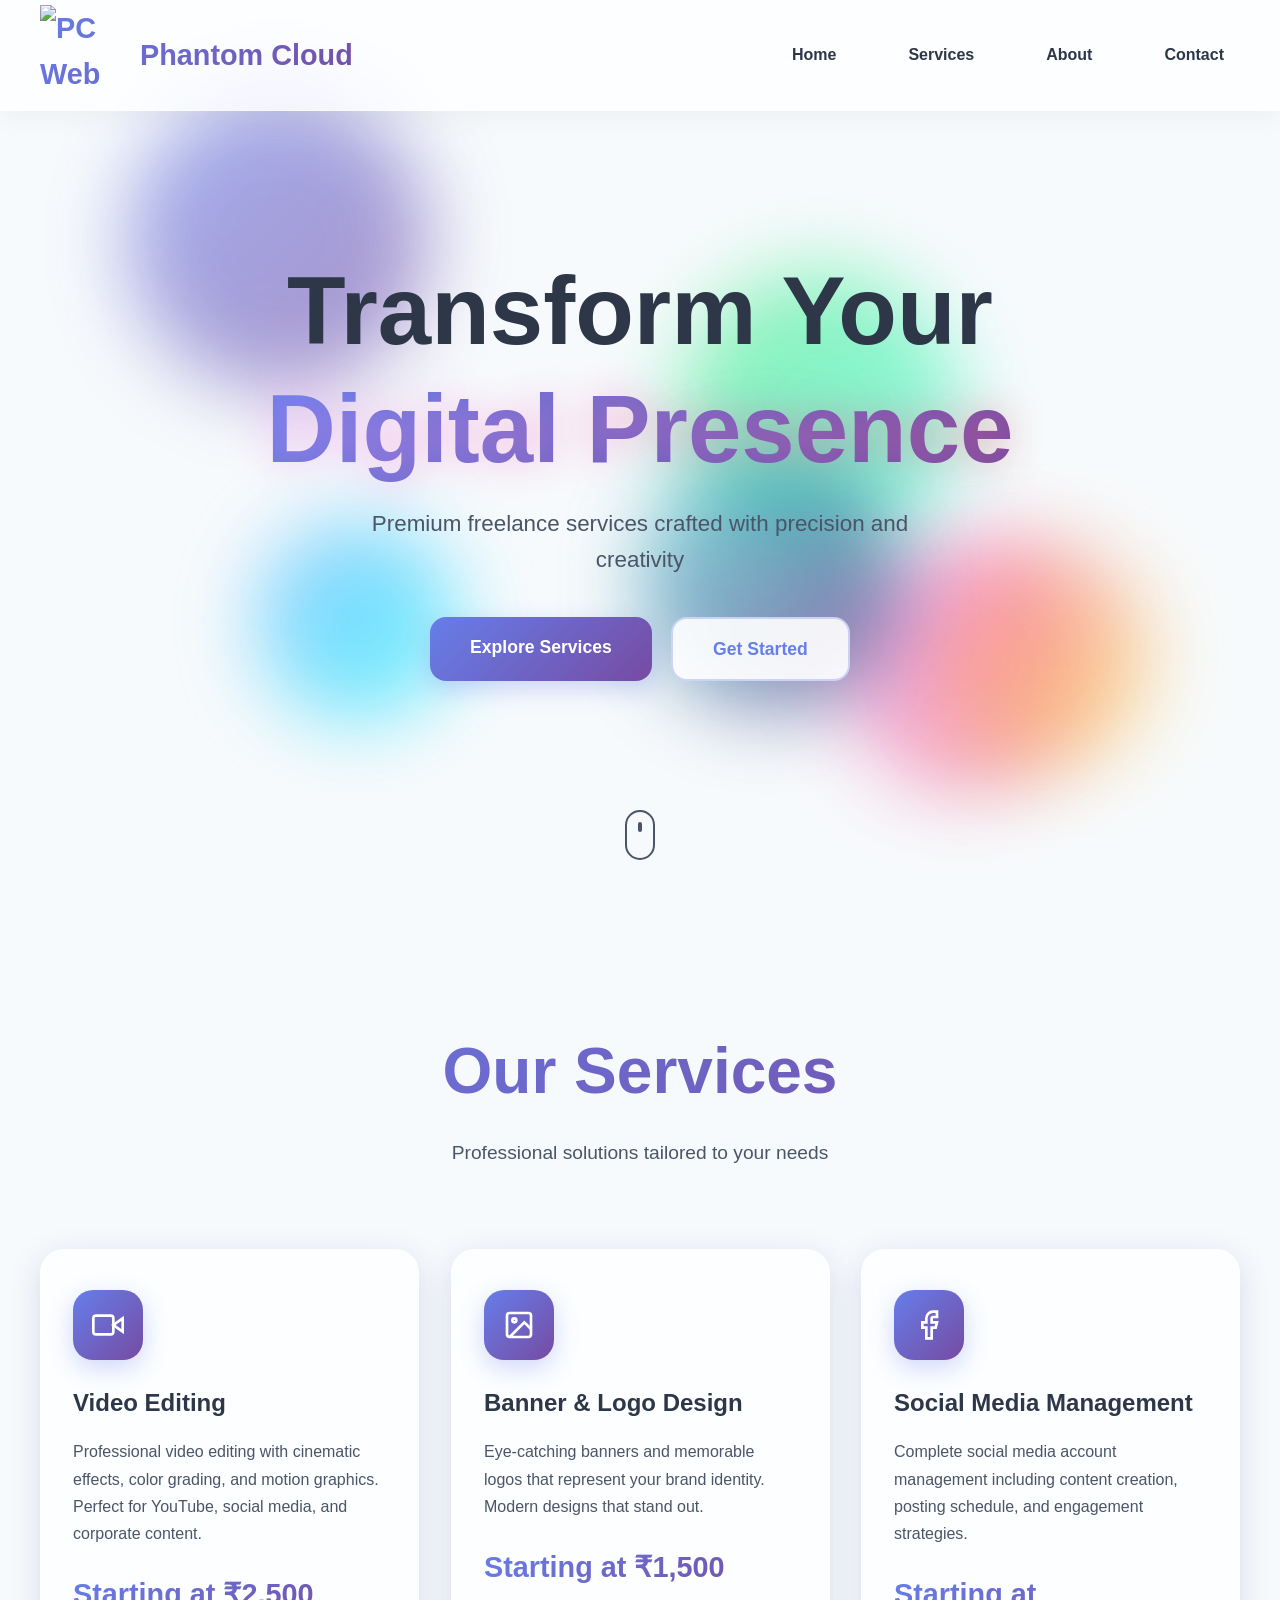
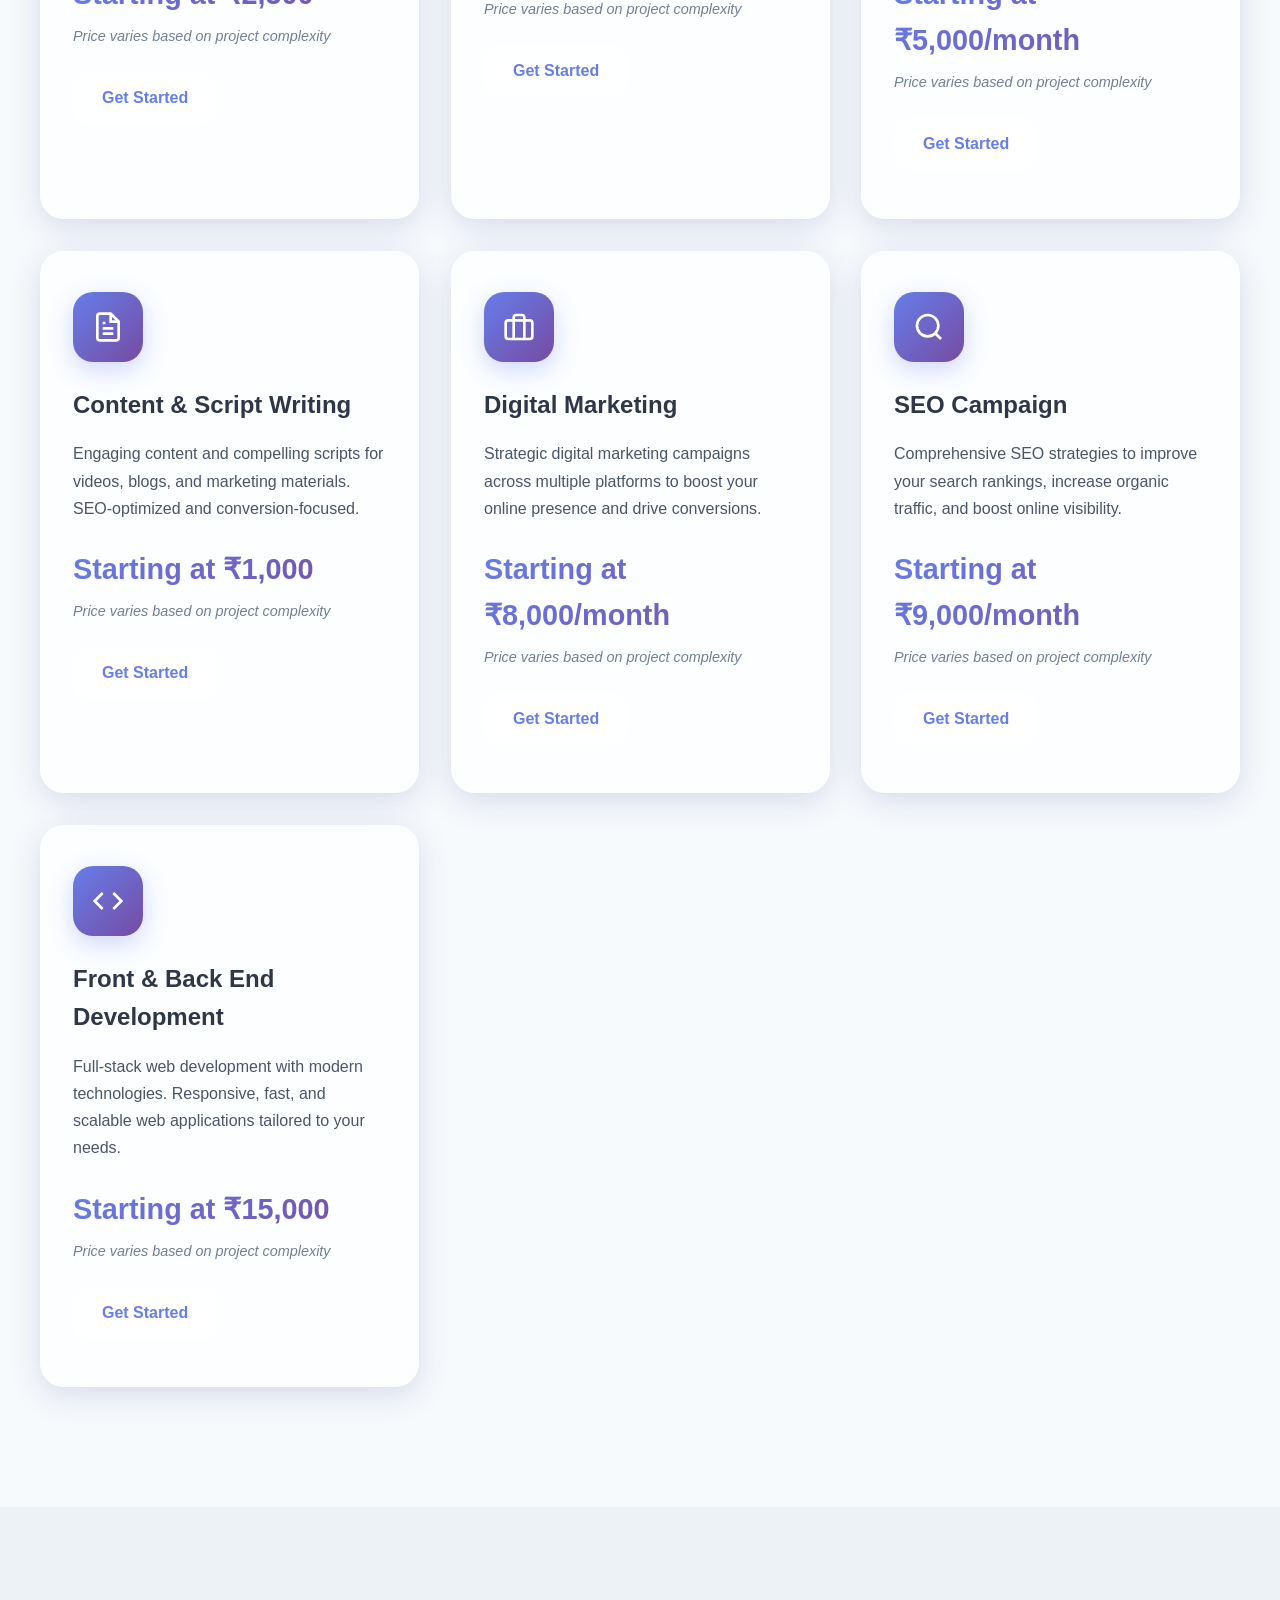
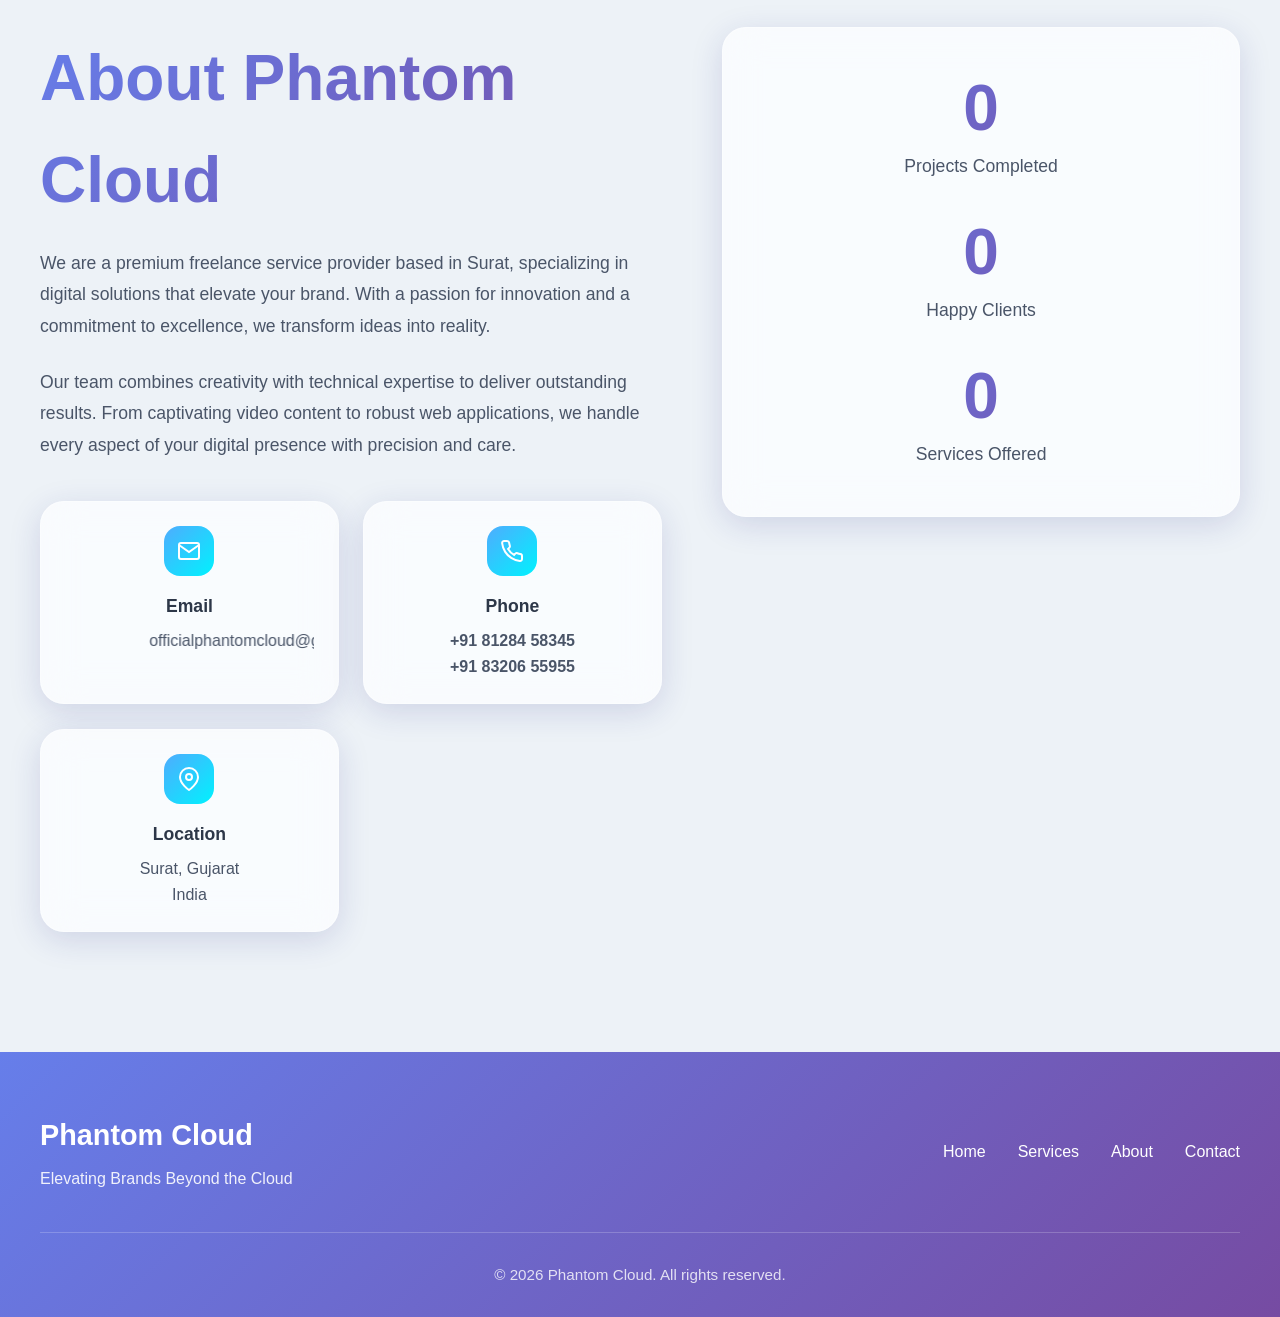
==== index.html @ 4fed949a "feat: integrate Google Sheets database and add deployment configuration" ====
<!DOCTYPE html>
<html lang="en">

<head>
    <meta charset="UTF-8">
    <meta name="viewport" content="width=device-width, initial-scale=1.0">
    <title>Phantom Cloud - Premium Freelance Services</title>
    <link rel="stylesheet" href="style.css">
    <!-- GSAP Library -->
    <script src="https://cdnjs.cloudflare.com/ajax/libs/gsap/3.12.5/gsap.min.js"></script>
    <script src="https://cdnjs.cloudflare.com/ajax/libs/gsap/3.12.5/ScrollTrigger.min.js"></script>
</head>

<body>
    <!-- Navigation Bar -->
    <nav class="navbar" id="navbar">
        <div class="nav-container">
            <div class="logo-container">
                <div class="logo-3d" id="logo3d">
                    <img class="logo-img" src="PC Web logo.png" alt="PC Web Logo">
                    <span class="logo-text">Phantom Cloud
                    </span>
                </div>
            </div>

            <div class="hamburger" id="hamburger">
                <span></span>
                <span></span>
                <span></span>
            </div>

            <ul class="nav-links" id="navLinks">
                <li><a href="#home" class="nav-link magnetic-link">Home</a></li>
                <li><a href="#services" class="nav-link magnetic-link">Services</a></li>
                <li><a href="#about" class="nav-link magnetic-link">About</a></li>
                <li><a href="contact.html" class="nav-link magnetic-link">Contact</a></li>
            </ul>
        </div>
    </nav>

    <!-- Hero Section -->
    <section id="home" class="hero-section">
        <!-- Animated Background -->
        <div class="background-animation">
            <canvas id="liquidCanvas"></canvas>
            <div class="floating-shapes">
                <div class="shape shape-1"></div>
                <div class="shape shape-2"></div>
                <div class="shape shape-3"></div>
                <div class="shape shape-4"></div>
                <div class="shape shape-5"></div>
                <div class="shape shape-6"></div>
            </div>
        </div>

        <div class="hero-content">
            <div class="hero-text">
                <h1 class="hero-title">
                    <span class="title-line">Transform Your</span>
                    <span class="title-line gradient-text">Digital Presence</span>
                </h1>
                <p class="hero-subtitle">Premium freelance services crafted with precision and creativity</p>
                <div class="hero-buttons">
                    <a href="#services" class="btn-primary glass-btn">Explore Services</a>
                    <a href="contact.html" class="btn-secondary glass-btn">Get Started</a>
                </div>
            </div>
        </div>

        <!-- Scroll Indicator -->
        <div class="scroll-indicator">
            <div class="mouse">
                <div class="wheel"></div>
            </div>
        </div>
    </section>

    <!-- Services Section -->
    <section id="services" class="services-section">
        <div class="container">
            <div class="section-header">
                <h2 class="section-title">Our Services</h2>
                <p class="section-subtitle">Professional solutions tailored to your needs</p>
            </div>

            <div class="services-grid">
                <!-- Service Card 1 -->
                <div class="service-card glass-card">
                    <div class="service-icon">
                        <svg viewBox="0 0 24 24" fill="none" stroke="currentColor">
                            <path d="M23 7l-7 5 7 5V7z"></path>
                            <rect x="1" y="5" width="15" height="14" rx="2" ry="2"></rect>
                        </svg>
                    </div>
                    <h3 class="service-title">Video Editing</h3>
                    <p class="service-description">Professional video editing with cinematic effects, color grading, and
                        motion graphics. Perfect for YouTube, social media, and corporate content.</p>
                    <div class="service-price">Starting at ₹2,500</div>
                    <div class="service-note">Price varies based on project complexity</div>
                    <a href="contact.html" class="service-btn glass-btn">Get Started</a>
                </div>

                <!-- Service Card 2 -->
                <div class="service-card glass-card">
                    <div class="service-icon">
                        <svg viewBox="0 0 24 24" fill="none" stroke="currentColor">
                            <rect x="3" y="3" width="18" height="18" rx="2" ry="2"></rect>
                            <circle cx="8.5" cy="8.5" r="1.5"></circle>
                            <polyline points="21 15 16 10 5 21"></polyline>
                        </svg>
                    </div>
                    <h3 class="service-title">Banner & Logo Design</h3>
                    <p class="service-description">Eye-catching banners and memorable logos that represent your brand
                        identity. Modern designs that stand out.</p>
                    <div class="service-price">Starting at ₹1,500</div>
                    <div class="service-note">Price varies based on project complexity</div>
                    <a href="contact.html" class="service-btn glass-btn">Get Started</a>
                </div>

                <!-- Service Card 3 -->
                <div class="service-card glass-card">
                    <div class="service-icon">
                        <svg viewBox="0 0 24 24" fill="none" stroke="currentColor">
                            <path d="M18 2h-3a5 5 0 00-5 5v3H7v4h3v8h4v-8h3l1-4h-4V7a1 1 0 011-1h3z"></path>
                        </svg>
                    </div>
                    <h3 class="service-title">Social Media Management</h3>
                    <p class="service-description">Complete social media account management including content creation,
                        posting schedule, and engagement strategies.</p>
                    <div class="service-price">Starting at ₹5,000/month</div>
                    <div class="service-note">Price varies based on project complexity</div>
                    <a href="contact.html" class="service-btn glass-btn">Get Started</a>
                </div>

                <!-- Service Card 4 -->
                <div class="service-card glass-card">
                    <div class="service-icon">
                        <svg viewBox="0 0 24 24" fill="none" stroke="currentColor">
                            <path d="M14 2H6a2 2 0 00-2 2v16a2 2 0 002 2h12a2 2 0 002-2V8z"></path>
                            <polyline points="14 2 14 8 20 8"></polyline>
                            <line x1="16" y1="13" x2="8" y2="13"></line>
                            <line x1="16" y1="17" x2="8" y2="17"></line>
                            <polyline points="10 9 9 9 8 9"></polyline>
                        </svg>
                    </div>
                    <h3 class="service-title">Content & Script Writing</h3>
                    <p class="service-description">Engaging content and compelling scripts for videos, blogs, and
                        marketing materials. SEO-optimized and conversion-focused.</p>
                    <div class="service-price">Starting at ₹1,000</div>
                    <div class="service-note">Price varies based on project complexity</div>
                    <a href="contact.html" class="service-btn glass-btn">Get Started</a>
                </div>

                <!-- Service Card 5 -->
                <div class="service-card glass-card">
                    <div class="service-icon">
                        <svg viewBox="0 0 24 24" fill="none" stroke="currentColor">
                            <rect x="2" y="7" width="20" height="14" rx="2" ry="2"></rect>
                            <path d="M16 21V5a2 2 0 00-2-2h-4a2 2 0 00-2 2v16"></path>
                        </svg>
                    </div>
                    <h3 class="service-title">Digital Marketing</h3>
                    <p class="service-description">Strategic digital marketing campaigns across multiple platforms to
                        boost your online presence and drive conversions.</p>
                    <div class="service-price">Starting at ₹8,000/month</div>
                    <div class="service-note">Price varies based on project complexity</div>
                    <a href="contact.html" class="service-btn glass-btn">Get Started</a>
                </div>

                <!-- Service Card 6 -->
                <div class="service-card glass-card">
                    <div class="service-icon">
                        <svg viewBox="0 0 24 24" fill="none" stroke="currentColor">
                            <circle cx="11" cy="11" r="8"></circle>
                            <path d="M21 21l-4.35-4.35"></path>
                        </svg>
                    </div>
                    <h3 class="service-title">SEO Campaign</h3>
                    <p class="service-description">Comprehensive SEO strategies to improve your search rankings,
                        increase organic traffic, and boost online visibility.</p>
                    <div class="service-price">Starting at ₹9,000/month</div>
                    <div class="service-note">Price varies based on project complexity</div>
                    <a href="contact.html" class="service-btn glass-btn">Get Started</a>
                </div>

                <!-- Service Card 7 -->
                <div class="service-card glass-card">
                    <div class="service-icon">
                        <svg viewBox="0 0 24 24" fill="none" stroke="currentColor">
                            <polyline points="16 18 22 12 16 6"></polyline>
                            <polyline points="8 6 2 12 8 18"></polyline>
                        </svg>
                    </div>
                    <h3 class="service-title">Front & Back End Development</h3>
                    <p class="service-description">Full-stack web development with modern technologies. Responsive,
                        fast, and scalable web applications tailored to your needs.</p>
                    <div class="service-price">Starting at ₹15,000</div>
                    <div class="service-note">Price varies based on project complexity</div>
                    <a href="contact.html" class="service-btn glass-btn">Get Started</a>
                </div>
            </div>
        </div>
    </section>

    <!-- About Section -->
    <section id="about" class="about-section">
        <div class="container">
            <div class="about-content">
                <div class="about-text">
                    <h2 class="section-title">About Phantom Cloud</h2>
                    <p class="about-description">
                        We are a premium freelance service provider based in Surat, specializing in digital solutions
                        that elevate your brand. With a passion for innovation and a commitment to excellence, we
                        transform ideas into reality.
                    </p>
                    <p class="about-description">
                        Our team combines creativity with technical expertise to deliver outstanding results. From
                        captivating video content to robust web applications, we handle every aspect of your digital
                        presence with precision and care.
                    </p>

                    <div class="contact-info-cards">
                        <div class="info-card glass-card">
                            <div class="info-icon">
                                <svg viewBox="0 0 24 24" fill="none" stroke="currentColor">
                                    <path
                                        d="M4 4h16c1.1 0 2 .9 2 2v12c0 1.1-.9 2-2 2H4c-1.1 0-2-.9-2-2V6c0-1.1.9-2 2-2z">
                                    </path>
                                    <polyline points="22,6 12,13 2,6"></polyline>
                                </svg>
                            </div>
                            <h4>Email</h4>
                            <marquee direction="side">
                                <a id="mail-set"
                                    href="mailto:officialphantomcloud@gmail.com">officialphantomcloud@gmail.com</a>
                            </marquee>
                        </div>

                        <div class="info-card glass-card">
                            <div class="info-icon">
                                <svg viewBox="0 0 24 24" fill="none" stroke="currentColor">
                                    <path
                                        d="M22 16.92v3a2 2 0 01-2.18 2 19.79 19.79 0 01-8.63-3.07 19.5 19.5 0 01-6-6 19.79 19.79 0 01-3.07-8.67A2 2 0 014.11 2h3a2 2 0 012 1.72 12.84 12.84 0 00.7 2.81 2 2 0 01-.45 2.11L8.09 9.91a16 16 0 006 6l1.27-1.27a2 2 0 012.11-.45 12.84 12.84 0 002.81.7A2 2 0 0122 16.92z">
                                    </path>
                                </svg>
                            </div>
                            <h4>Phone</h4>
                            <a href="tel:+918128458345"><strong>+91 81284 58345</strong></a><br>
                            <a href="tel:+918320655955"><strong>+91 83206 55955</strong></a>
                        </div>

                        <div class="info-card glass-card">
                            <div class="info-icon">
                                <svg viewBox="0 0 24 24" fill="none" stroke="currentColor">
                                    <path d="M21 10c0 7-9 13-9 13s-9-6-9-13a9 9 0 0118 0z"></path>
                                    <circle cx="12" cy="10" r="3"></circle>
                                </svg>
                            </div>
                            <h4>Location</h4>
                            <p>Surat, Gujarat</p>
                            <p>India</p>
                        </div>
                    </div>
                </div>

                <div class="about-visual">
                    <div class="visual-card glass-card">
                        <div class="stats-container">
                            <div class="stat-item">
                                <span class="stat-number" data-target="35">0</span>
                                <span class="stat-label">Projects Completed</span>
                            </div>
                            <div class="stat-item">
                                <span class="stat-number" data-target="30">0</span>
                                <span class="stat-label">Happy Clients</span>
                            </div>
                            <div class="stat-item">
                                <span class="stat-number" data-target="7">0</span>
                                <span class="stat-label">Services Offered</span>
                            </div>
                        </div>
                    </div>
                </div>
            </div>
        </div>
    </section>

    <!-- Footer -->
    <footer class="footer">
        <div class="container">
            <div class="footer-content">
                <div class="footer-brand">
                    <h3>Phantom Cloud</h3>
                    <p>Elevating Brands Beyond the Cloud</p>
                </div>
                <div class="footer-links">
                    <a href="#home">Home</a>
                    <a href="#services">Services</a>
                    <a href="#about">About</a>
                    <a href="contact.html">Contact</a>
                </div>
            </div>
            <div class="footer-bottom">
                <p>&copy; 2026 Phantom Cloud. All rights reserved.</p>
            </div>
        </div>
    </footer>

    <script src="script.js"></script>
</body>

</html>
---- style.css ----
/* ================================
   RESET & BASE STYLES
   ================================ */
* {
    margin: 0;
    padding: 0;
    box-sizing: border-box;
}

:root {
    /* iOS-inspired Color Palette */
    --primary-gradient: linear-gradient(135deg, #667eea 0%, #764ba2 100%);
    --secondary-gradient: linear-gradient(135deg, #f093fb 0%, #f5576c 100%);
    --accent-gradient: linear-gradient(135deg, #4facfe 0%, #00f2fe 100%);
    --success-gradient: linear-gradient(135deg, #43e97b 0%, #38f9d7 100%);
    --warm-gradient: linear-gradient(135deg, #fa709a 0%, #fee140 100%);
    --cool-gradient: linear-gradient(135deg, #30cfd0 0%, #330867 100%);
    
    /* Glass Effect Colors */
    --glass-bg: rgba(255, 255, 255, 0.1);
    --glass-border: rgba(255, 255, 255, 0.2);
    --glass-shadow: rgba(31, 38, 135, 0.15);
    
    /* Text Colors */
    --text-primary: #2d3748;
    --text-secondary: #4a5568;
    --text-light: #718096;
    
    /* Background */
    --bg-primary: #f7fafc;
    --bg-secondary: #edf2f7;
    
    /* Shadows */
    --shadow-sm: 0 2px 8px rgba(0, 0, 0, 0.04);
    --shadow-md: 0 4px 16px rgba(0, 0, 0, 0.08);
    --shadow-lg: 0 10px 40px rgba(0, 0, 0, 0.12);
    --shadow-xl: 0 20px 60px rgba(0, 0, 0, 0.15);
    
    /* Transitions */
    --transition-fast: 0.2s cubic-bezier(0.4, 0, 0.2, 1);
    --transition-base: 0.3s cubic-bezier(0.4, 0, 0.2, 1);
    --transition-slow: 0.5s cubic-bezier(0.4, 0, 0.2, 1);
    --transition-bounce: 0.6s cubic-bezier(0.68, -0.55, 0.265, 1.55);
}

html {
    scroll-behavior: smooth;
    overflow-x: hidden;
}

body {
    font-family: -apple-system, BlinkMacSystemFont, 'Segoe UI', Roboto, 'Helvetica Neue', Arial, sans-serif;
    background: var(--bg-primary);
    color: var(--text-primary);
    line-height: 1.6;
    overflow-x: hidden;
    -webkit-font-smoothing: antialiased;
    -moz-osx-font-smoothing: grayscale;
}

/* ================================
   GLASS MORPHISM EFFECTS
   ================================ */
.glass-card {
    background: rgba(255, 255, 255, 0.7);
    backdrop-filter: blur(20px) saturate(180%);
    -webkit-backdrop-filter: blur(20px) saturate(180%);
    border: 1px solid rgba(255, 255, 255, 0.3);
    border-radius: 24px;
    box-shadow: 0 8px 32px rgba(31, 38, 135, 0.15);
    will-change: transform;
    transform: translateZ(0);
    transition: box-shadow var(--transition-base), border-color var(--transition-base), background var(--transition-base);
}

.glass-card:hover {
    box-shadow: 0 16px 48px rgba(31, 38, 135, 0.25);
    border-color: rgba(255, 255, 255, 0.5);
}

.glass-btn {
    background: rgba(255, 255, 255, 0.2);
    backdrop-filter: blur(10px);
    -webkit-backdrop-filter: blur(10px);
    border: 1px solid rgba(255, 255, 255, 0.3);
    border-radius: 16px;
    padding: 14px 32px;
    font-weight: 600;
    transition: box-shadow var(--transition-base), border-color var(--transition-base), background var(--transition-base);
    position: relative;
    overflow: hidden;
}

.glass-btn::before {
    content: '';
    position: absolute;
    top: 0;
    left: -100%;
    width: 100%;
    height: 100%;
    background: linear-gradient(90deg, transparent, rgba(255, 255, 255, 0.3), transparent);
    transition: left 0.5s;
}

.glass-btn:hover::before {
    left: 100%;
}

.glass-btn:hover {
    box-shadow: 0 8px 24px rgba(31, 38, 135, 0.2);
    border-color: rgba(255, 255, 255, 0.5);
}

.glass-input {
    background: rgba(255, 255, 255, 0.5);
    backdrop-filter: blur(10px);
    -webkit-backdrop-filter: blur(10px);
    border: 1px solid rgba(255, 255, 255, 0.3);
    border-radius: 16px;
    transition: all var(--transition-base);
}

.glass-input:focus {
    background: rgba(255, 255, 255, 0.7);
    border-color: rgba(102, 126, 234, 0.5);
    box-shadow: 0 4px 16px rgba(102, 126, 234, 0.2);
    outline: none;
}

/* ================================
   NAVIGATION BAR
   ================================ */
.navbar {
    position: fixed;
    top: 0;
    left: 0;
    right: 0;
    z-index: 1000;
    padding: 5px 0;
    background: rgba(255, 255, 255, 0.8);
    backdrop-filter: blur(20px) saturate(180%);
    -webkit-backdrop-filter: blur(20px) saturate(180%);
    border-bottom: 1px solid rgba(255, 255, 255, 0.3);
    box-shadow: 0 4px 30px rgba(0, 0, 0, 0.05);
    transition: padding var(--transition-base), background var(--transition-base), box-shadow var(--transition-base);
}

.navbar.scrolled {
    padding: 12px 0;
    background: rgba(255, 255, 255, 0.95);
    box-shadow: 0 4px 30px rgba(0, 0, 0, 0.1);
}

.nav-container {
    max-width: 1400px;
    margin: 0 auto;
    padding: 0 40px;
    display: flex;
    justify-content: space-between;
    align-items: center;
}

.logo-container {
    perspective: 1000px;
}

.logo-img {
    width: 100px;
    height: 100px;
    vertical-align: middle;
}

.logo-3d {
    display: inline-flex;
    justify-content: center;
    align-items: center;
    font-size: 1.8rem;
    font-weight:800;
    background: var(--primary-gradient);
    -webkit-background-clip: text;
    -webkit-text-fill-color: transparent;
    background-clip: text;
    transform-style: preserve-3d;
    will-change: transform;
    cursor: pointer;
    position: relative;
}

.logo-3d::after {
    content: 'Phantom Cloud';
    position: absolute;
    top: 0;
    left: 0;
    z-index: -1;
    background: var(--secondary-gradient);
    -webkit-background-clip: text;
    -webkit-text-fill-color: transparent;
    background-clip: text;
    filter: blur(8px);
    opacity: 0;
    transition: opacity var(--transition-base);
}

.logo-3d:hover::after {
    opacity: 0.6;
}

.nav-links {
    display: flex;
    list-style: none;
    gap: 40px;
    align-items: center;
}

.nav-link {
    text-decoration: none;
    color: var(--text-primary);
    font-weight: 600;
    font-size: 1rem;
    position: relative;
    padding: 8px 16px;
    border-radius: 12px;
    transition: color var(--transition-fast), background var(--transition-fast);
}

.nav-link::before {
    content: '';
    position: absolute;
    bottom: 0;
    left: 50%;
    transform: translateX(-50%) scaleX(0);
    width: 80%;
    height: 2px;
    background: var(--primary-gradient);
    border-radius: 2px;
    transition: transform var(--transition-base);
}

.nav-link:hover {
    color: #667eea;
    background: rgba(102, 126, 234, 0.1);
}

.nav-link:hover::before {
    transform: translateX(-50%) scaleX(1);
}

/* Hamburger Menu */
.hamburger {
    display: none;
    flex-direction: column;
    gap: 6px;
    cursor: pointer;
    padding: 8px;
    border-radius: 12px;
    transition: all var(--transition-base);
}

.hamburger:hover {
    background: rgba(102, 126, 234, 0.1);
}

.hamburger span {
    width: 28px;
    height: 3px;
    background: var(--primary-gradient);
    border-radius: 3px;
    transition: all var(--transition-base);
}

.hamburger.active span:nth-child(1) {
    transform: rotate(45deg) translateY(9px);
}

.hamburger.active span:nth-child(2) {
    opacity: 0;
    transform: translateX(-20px);
}

.hamburger.active span:nth-child(3) {
    transform: rotate(-45deg) translateY(-9px);
}

/* ================================
   HERO SECTION
   ================================ */
.hero-section {
    min-height: 100vh;
    display: flex;
    align-items: center;
    justify-content: center;
    position: relative;
    overflow: hidden;
    padding: 120px 40px 80px;
}

.background-animation {
    position: absolute;
    top: 0;
    left: 0;
    width: 100%;
    height: 100%;
    z-index: 0;
    overflow: hidden;
}

#liquidCanvas {
    position: absolute;
    top: 0;
    left: 0;
    width: 100%;
    height: 100%;
}

.floating-shapes {
    position: absolute;
    top: 0;
    left: 0;
    width: 100%;
    height: 100%;
    pointer-events: none;
    will-change: transform;
    transform: translateZ(0);
}

.shape {
    position: absolute;
    border-radius: 50%;
    filter: blur(40px);
    opacity: 0.6;
    animation: float 20s infinite ease-in-out;
    will-change: transform;
    transform: translateZ(0);
    backface-visibility: hidden;
}

.shape-1 {
    width: 300px;
    height: 300px;
    background: linear-gradient(135deg, #667eea, #764ba2);
    top: 10%;
    left: 10%;
    animation-delay: 0s;
}

.shape-2 {
    width: 250px;
    height: 250px;
    background: linear-gradient(135deg, #f093fb, #f5576c);
    top: 60%;
    right: 15%;
    animation-delay: -5s;
}

.shape-3 {
    width: 200px;
    height: 200px;
    background: linear-gradient(135deg, #4facfe, #00f2fe);
    bottom: 20%;
    left: 20%;
    animation-delay: -10s;
}

.shape-4 {
    width: 280px;
    height: 280px;
    background: linear-gradient(135deg, #43e97b, #38f9d7);
    top: 30%;
    right: 25%;
    animation-delay: -15s;
}

.shape-5 {
    width: 220px;
    height: 220px;
    background: linear-gradient(135deg, #fa709a, #fee140);
    bottom: 15%;
    right: 10%;
    animation-delay: -7s;
}

.shape-6 {
    width: 260px;
    height: 260px;
    background: linear-gradient(135deg, #30cfd0, #330867);
    top: 50%;
    left: 50%;
    animation-delay: -12s;
}

@keyframes float {
    0%, 100% {
        transform: translate(0, 0) scale(1);
    }
    25% {
        transform: translate(30px, -30px) scale(1.1);
    }
    50% {
        transform: translate(-20px, 20px) scale(0.9);
    }
    75% {
        transform: translate(20px, 30px) scale(1.05);
    }
}

.hero-content {
    max-width: 1400px;
    margin: 0 auto;
    text-align: center;
    z-index: 1;
    position: relative;
}

.hero-title {
    font-size: clamp(3rem, 8vw, 6rem);
    font-weight: 900;
    line-height: 1.1;
    margin-bottom: 24px;
    display: flex;
    flex-direction: column;
    gap: 12px;
}

.title-line {
    display: block;
    opacity: 0;
    transform: translateY(30px);
    animation: slideUp 0.8s ease forwards;
}

.title-line:nth-child(2) {
    animation-delay: 0.2s;
}

@keyframes slideUp {
    to {
        opacity: 1;
        transform: translateY(0);
    }
}

.gradient-text {
    background: var(--primary-gradient);
    -webkit-background-clip: text;
    -webkit-text-fill-color: transparent;
    background-clip: text;
    position: relative;
    display: inline-block;
}

.gradient-text::after {
    content: 'Digital Presence';
    position: absolute;
    top: 0;
    left: 0;
    background: var(--secondary-gradient);
    -webkit-background-clip: text;
    -webkit-text-fill-color: transparent;
    background-clip: text;
    filter: blur(20px);
    opacity: 0.5;
    z-index: -1;
}

.hero-subtitle {
    font-size: clamp(1.1rem, 2vw, 1.4rem);
    color: var(--text-secondary);
    margin-bottom: 40px;
    max-width: 600px;
    margin-left: auto;
    margin-right: auto;
    opacity: 0;
    animation: fadeIn 0.8s ease forwards 0.6s;
}

@keyframes fadeIn {
    to {
        opacity: 1;
    }
}

.hero-buttons {
    display: flex;
    gap: 20px;
    justify-content: center;
    flex-wrap: wrap;
    opacity: 0;
    animation: fadeIn 0.8s ease forwards 0.8s;
}

.btn-primary {
    background: var(--primary-gradient);
    color: white;
    text-decoration: none;
    font-weight: 600;
    font-size: 1.1rem;
    padding: 16px 40px;
    border-radius: 16px;
    border: none;
    cursor: pointer;
    box-shadow: 0 8px 24px rgba(102, 126, 234, 0.3);
    transition: box-shadow var(--transition-base), background var(--transition-base);
    position: relative;
    overflow: hidden;
}

.btn-primary::before {
    content: '';
    position: absolute;
    top: 50%;
    left: 50%;
    width: 0;
    height: 0;
    border-radius: 50%;
    background: rgba(255, 255, 255, 0.3);
    transform: translate(-50%, -50%);
    transition: width 0.6s, height 0.6s;
}

.btn-primary:hover::before {
    width: 300px;
    height: 300px;
}

.btn-primary:hover {
    box-shadow: 0 12px 32px rgba(102, 126, 234, 0.4);
}

.btn-secondary {
    background: rgba(255, 255, 255, 0.9);
    color: #667eea;
    text-decoration: none;
    font-weight: 600;
    font-size: 1.1rem;
    padding: 16px 40px;
    border-radius: 16px;
    border: 2px solid rgba(102, 126, 234, 0.3);
    cursor: pointer;
    transition: box-shadow var(--transition-base), background var(--transition-base), border-color var(--transition-base);
}

.btn-secondary:hover {
    background: rgba(102, 126, 234, 0.1);
    border-color: rgba(102, 126, 234, 0.5);
    box-shadow: 0 8px 24px rgba(102, 126, 234, 0.2);
}

/* Scroll Indicator */
.scroll-indicator {
    position: absolute;
    bottom: 40px;
    left: 50%;
    transform: translateX(-50%);
    animation: bounce 2s infinite;
}

@keyframes bounce {
    0%, 20%, 50%, 80%, 100% {
        transform: translateX(-50%) translateY(0);
    }
    40% {
        transform: translateX(-50%) translateY(-20px);
    }
    60% {
        transform: translateX(-50%) translateY(-10px);
    }
}

.mouse {
    width: 30px;
    height: 50px;
    border: 2px solid var(--text-secondary);
    border-radius: 20px;
    position: relative;
}

.wheel {
    width: 4px;
    height: 10px;
    background: var(--text-secondary);
    border-radius: 2px;
    position: absolute;
    top: 10px;
    left: 50%;
    transform: translateX(-50%);
    animation: scroll 1.5s infinite;
}

@keyframes scroll {
    0% {
        opacity: 1;
        top: 10px;
    }
    100% {
        opacity: 0;
        top: 30px;
    }
}

/* ================================
   SERVICES SECTION
   ================================ */
.services-section {
    padding: 120px 40px;
    background: var(--bg-primary);
    position: relative;
}

.container {
    max-width: 1400px;
    margin: 0 auto;
}

.section-header {
    text-align: center;
    margin-bottom: 80px;
}

.section-title {
    font-size: clamp(2.5rem, 5vw, 4rem);
    font-weight: 800;
    margin-bottom: 16px;
    background: var(--primary-gradient);
    -webkit-background-clip: text;
    -webkit-text-fill-color: transparent;
    background-clip: text;
}

.section-subtitle {
    font-size: 1.2rem;
    color: var(--text-secondary);
}

.services-grid {
    display: grid;
    grid-template-columns: repeat(auto-fit, minmax(320px, 1fr));
    gap: 32px;
}

.service-card {
    padding: 40px 32px;
    will-change: transform, opacity;
    transition: box-shadow var(--transition-base), border-color var(--transition-base), background var(--transition-base);
    cursor: pointer;
    position: relative;
    overflow: hidden;
}

.service-card::before {
    content: '';
    position: absolute;
    top: 0;
    left: 0;
    width: 100%;
    height: 4px;
    background: var(--primary-gradient);
    transform: scaleX(0);
    transform-origin: left;
    transition: transform var(--transition-base);
}

.service-card:hover::before {
    transform: scaleX(1);
}

.service-icon {
    width: 70px;
    height: 70px;
    background: var(--primary-gradient);
    border-radius: 20px;
    display: flex;
    align-items: center;
    justify-content: center;
    margin-bottom: 24px;
    box-shadow: 0 8px 24px rgba(102, 126, 234, 0.3);
    transition: all var(--transition-base);
}

.service-card:hover .service-icon {
    transform: scale(1.1) rotate(5deg);
}

.service-icon svg {
    width: 32px;
    height: 32px;
    stroke: white;
    stroke-width: 2;
}

.service-title {
    font-size: 1.5rem;
    font-weight: 700;
    margin-bottom: 16px;
    color: var(--text-primary);
}

.service-description {
    font-size: 1rem;
    color: var(--text-secondary);
    line-height: 1.7;
    margin-bottom: 24px;
}

.service-price {
    font-size: 1.8rem;
    font-weight: 800;
    background: var(--primary-gradient);
    -webkit-background-clip: text;
    -webkit-text-fill-color: transparent;
    background-clip: text;
    margin-bottom: 8px;
}

.service-note {
    font-size: 0.9rem;
    color: var(--text-light);
    margin-bottom: 24px;
    font-style: italic;
}

.service-btn {
    display: inline-block;
    text-decoration: none;
    color: #667eea;
    font-weight: 600;
    padding: 12px 28px;
    transition: all var(--transition-base);
}

/* ================================
   ABOUT SECTION
   ================================ */

.about-section {
    padding: 120px 40px;
    background: var(--bg-secondary);
}

.about-content {
    display: grid;
    grid-template-columns: 1.2fr 1fr;
    gap: 60px;
    align-items: start;
}

.about-text {
    position: relative;
}

.about-description {
    font-size: 1.1rem;
    color: var(--text-secondary);
    line-height: 1.8;
    margin-bottom: 24px;
}

.contact-info-cards {
    display: grid;
    grid-template-columns: repeat(auto-fit, minmax(200px, 1fr));
    gap: 24px;
    margin-top: 40px;
}

.info-card {
    padding: 24px;
    text-align: center;
    transition: box-shadow var(--transition-base), border-color var(--transition-base);
}

.info-icon {
    width: 50px;
    height: 50px;
    background: var(--accent-gradient);
    border-radius: 16px;
    display: flex;
    align-items: center;
    justify-content: center;
    margin: 0 auto 16px;
}

.info-icon svg {
    width: 24px;
    height: 24px;
    stroke: white;
    stroke-width: 2;
}

.info-card h4 {
    font-size: 1.1rem;
    margin-bottom: 8px;
    color: var(--text-primary);
}

.info-card a,
.info-card p {
    color: var(--text-secondary);
    text-decoration: none;
    transition: color var(--transition-base);
}

.info-card a:hover {
    color: #667eea;
}

.about-visual {
    position: sticky;
    top: 120px;
}

.visual-card {
    padding: 48px 32px;
}

.stats-container {
    display: flex;
    flex-direction: column;
    gap: 40px;
}

.stat-item {
    text-align: center;
}

.stat-number {
    font-size: 4rem;
    font-weight: 900;
    background: var(--primary-gradient);
    -webkit-background-clip: text;
    -webkit-text-fill-color: transparent;
    background-clip: text;
    display: block;
    line-height: 1;
}

.stat-label {
    font-size: 1.1rem;
    color: var(--text-secondary);
    display: block;
    margin-top: 12px;
}

/* ================================
   CONTACT PAGE
   ================================ */
.contact-section {
    min-height: 100vh;
    padding: 140px 40px 80px;
    position: relative;
}

.contact-header {
    text-align: center;
    margin-bottom: 60px;
    position: relative;
    z-index: 1;
}

.page-title {
    font-size: clamp(3rem, 6vw, 5rem);
    font-weight: 900;
    margin-bottom: 16px;
    background: var(--primary-gradient);
    -webkit-background-clip: text;
    -webkit-text-fill-color: transparent;
    background-clip: text;
}

.page-subtitle {
    font-size: 1.3rem;
    color: var(--text-secondary);
}

.contact-wrapper {
    display: grid;
    grid-template-columns: 1.2fr 1fr;
    gap: 40px;
    max-width: 1400px;
    margin: 0 auto;
    position: relative;
    z-index: 1;
}

.contact-form-container {
    padding: 48px 40px;
}

.contact-form {
    display: flex;
    flex-direction: column;
    gap: 24px;
}

.form-group {
    display: flex;
    flex-direction: column;
    gap: 8px;
}

.form-group label {
    font-weight: 600;
    color: var(--text-primary);
    font-size: 0.95rem;
}

.form-input {
    padding: 16px 20px;
    font-size: 1rem;
    font-family: inherit;
    color: var(--text-primary);
    resize: vertical;
}

.form-input::placeholder {
    color: var(--text-light);
}

.form-submit-btn {
    margin-top: 16px;
    display: flex;
    align-items: center;
    justify-content: center;
    gap: 12px;
    font-size: 1.1rem;
    cursor: pointer;
    border: none;
    color: white;
}

.form-submit-btn svg {
    width: 20px;
    height: 20px;
    stroke: white;
    stroke-width: 2;
    transition: transform var(--transition-base);
}

.form-submit-btn:hover svg {
    transform: translateX(4px);
}

.form-message {
    padding: 16px;
    border-radius: 12px;
    text-align: center;
    font-weight: 600;
    display: none;
}

.form-message.success {
    background: rgba(67, 233, 123, 0.2);
    color: #2d7a4f;
    border: 1px solid rgba(67, 233, 123, 0.4);
    display: block;
}

.form-message.error {
    background: rgba(245, 87, 108, 0.2);
    color: #c53030;
    border: 1px solid rgba(245, 87, 108, 0.4);
    display: block;
}

.contact-info-section {
    display: flex;
    flex-direction: column;
    gap: 24px;
}

.info-card-large {
    padding: 32px 28px;
    text-align: center;
}

.info-icon-large {
    width: 60px;
    height: 60px;
    background: var(--accent-gradient);
    border-radius: 18px;
    display: flex;
    align-items: center;
    justify-content: center;
    margin: 0 auto 20px;
}

.info-icon-large svg {
    width: 28px;
    height: 28px;
    stroke: white;
    stroke-width: 2;
}

.info-card-large h3 {
    font-size: 1.3rem;
    margin-bottom: 12px;
    color: var(--text-primary);
}

.info-link {
    color: #667eea;
    text-decoration: none;
    font-weight: 600;
    font-size: 1.1rem;
    display: block;
    margin-bottom: 8px;
    transition: all var(--transition-base);
}

.info-link:hover {
    transform: translateY(-2px);
}

.info-description {
    color: var(--text-light);
    font-size: 0.95rem;
}

.highlight-card {
    background: linear-gradient(135deg, rgba(102, 126, 234, 0.1), rgba(118, 75, 162, 0.1));
    border: 2px solid rgba(102, 126, 234, 0.3);
}

.benefits-list {
    list-style: none;
    display: flex;
    flex-direction: column;
    gap: 16px;
    text-align: left;
    margin-top: 20px;
}

.benefits-list li {
    display: flex;
    align-items: center;
    gap: 12px;
    color: var(--text-secondary);
    font-weight: 500;
}

.benefits-list svg {
    width: 20px;
    height: 20px;
    stroke: #43e97b;
    stroke-width: 3;
    flex-shrink: 0;
}

/* ================================
   FOOTER
   ================================ */
.footer {
    background: linear-gradient(135deg, #667eea 0%, #764ba2 100%);
    color: white;
    padding: 60px 40px 30px;
}

.footer-content {
    max-width: 1400px;
    margin: 0 auto;
    display: flex;
    justify-content: space-between;
    align-items: center;
    margin-bottom: 40px;
    flex-wrap: wrap;
    gap: 32px;
}

.footer-brand h3 {
    font-size: 1.8rem;
    margin-bottom: 8px;
}

.footer-brand p {
    opacity: 0.9;
}

.footer-links {
    display: flex;
    gap: 32px;
    flex-wrap: wrap;
}

.footer-links a {
    color: white;
    text-decoration: none;
    font-weight: 500;
    transition: all var(--transition-base);
    position: relative;
}

.footer-links a::after {
    content: '';
    position: absolute;
    bottom: -4px;
    left: 0;
    width: 0;
    height: 2px;
    background: white;
    transition: width var(--transition-base);
}

.footer-links a:hover::after {
    width: 100%;
}

.footer-bottom {
    text-align: center;
    padding-top: 30px;
    border-top: 1px solid rgba(255, 255, 255, 0.2);
}

.footer-bottom p {
    opacity: 0.8;
    font-size: 0.95rem;
}

/* ================================
   RESPONSIVE DESIGN
   ================================ */
@media (max-width: 1024px) {
    .nav-links {
        position: fixed;
        top: 80px;
        right: -100%;
        flex-direction: column;
        background: rgba(255, 255, 255, 0.95);
        backdrop-filter: blur(20px);
        padding: 40px;
        border-radius: 24px;
        box-shadow: 0 8px 32px rgba(0, 0, 0, 0.1);
        transition: right var(--transition-base);
        min-width: 250px;
    }
    
    .nav-links.active {
        right: 40px;
    }
    
    .hamburger {
        display: flex;
    }
    
    .about-content {
        grid-template-columns: 1fr;
    }
    
    .contact-wrapper {
        grid-template-columns: 1fr;
    }
    
    .services-grid {
        grid-template-columns: repeat(auto-fit, minmax(280px, 1fr));
    }
}

@media (max-width: 768px) {
    .nav-container {
        padding: 0 20px;
    }
    
    .hero-section {
        padding: 100px 20px 60px;
    }
    
    .services-section,
    .about-section,
    .contact-section {
        padding: 80px 20px;
    }
    
    .hero-buttons {
        flex-direction: column;
        align-items: stretch;
    }
    
    .btn-primary,
    .btn-secondary {
        text-align: center;
    }
    
    .services-grid {
        grid-template-columns: 1fr;
    }
    
    .contact-info-cards {
        grid-template-columns: 1fr;
    }
    
    .footer-content {
        flex-direction: column;
        text-align: center;
    }
    
    .footer-links {
        justify-content: center;
    }
    
    .shape {
        filter: blur(30px);
    }
    
    .shape-1,
    .shape-2,
    .shape-3,
    .shape-4,
    .shape-5,
    .shape-6 {
        width: 150px;
        height: 150px;
    }
}

@media (max-width: 480px) {
    .logo-3d {
        font-size: 1.4rem;
    }
    
    .hero-title {
        font-size: 2.5rem;
    }
    
    .section-title {
        font-size: 2rem;
    }
    
    .page-title {
        font-size: 2.5rem;
    }
    
    .stat-number {
        font-size: 3rem;
    }
    
    .contact-form-container {
        padding: 32px 24px;
    }
}

/* ================================
   PERFORMANCE OPTIMIZATIONS
   ================================ */
* {
    will-change: auto;
}

.glass-card,
.glass-btn,
.service-card,
.nav-link {
    will-change: transform;
}

@media (prefers-reduced-motion: reduce) {
    *,
    *::before,
    *::after {
        animation-duration: 0.01ms !important;
        animation-iteration-count: 1 !important;
        transition-duration: 0.01ms !important;
    }
}

/* Smooth Scrolling */
section {
    scroll-margin-top: 100px;
}
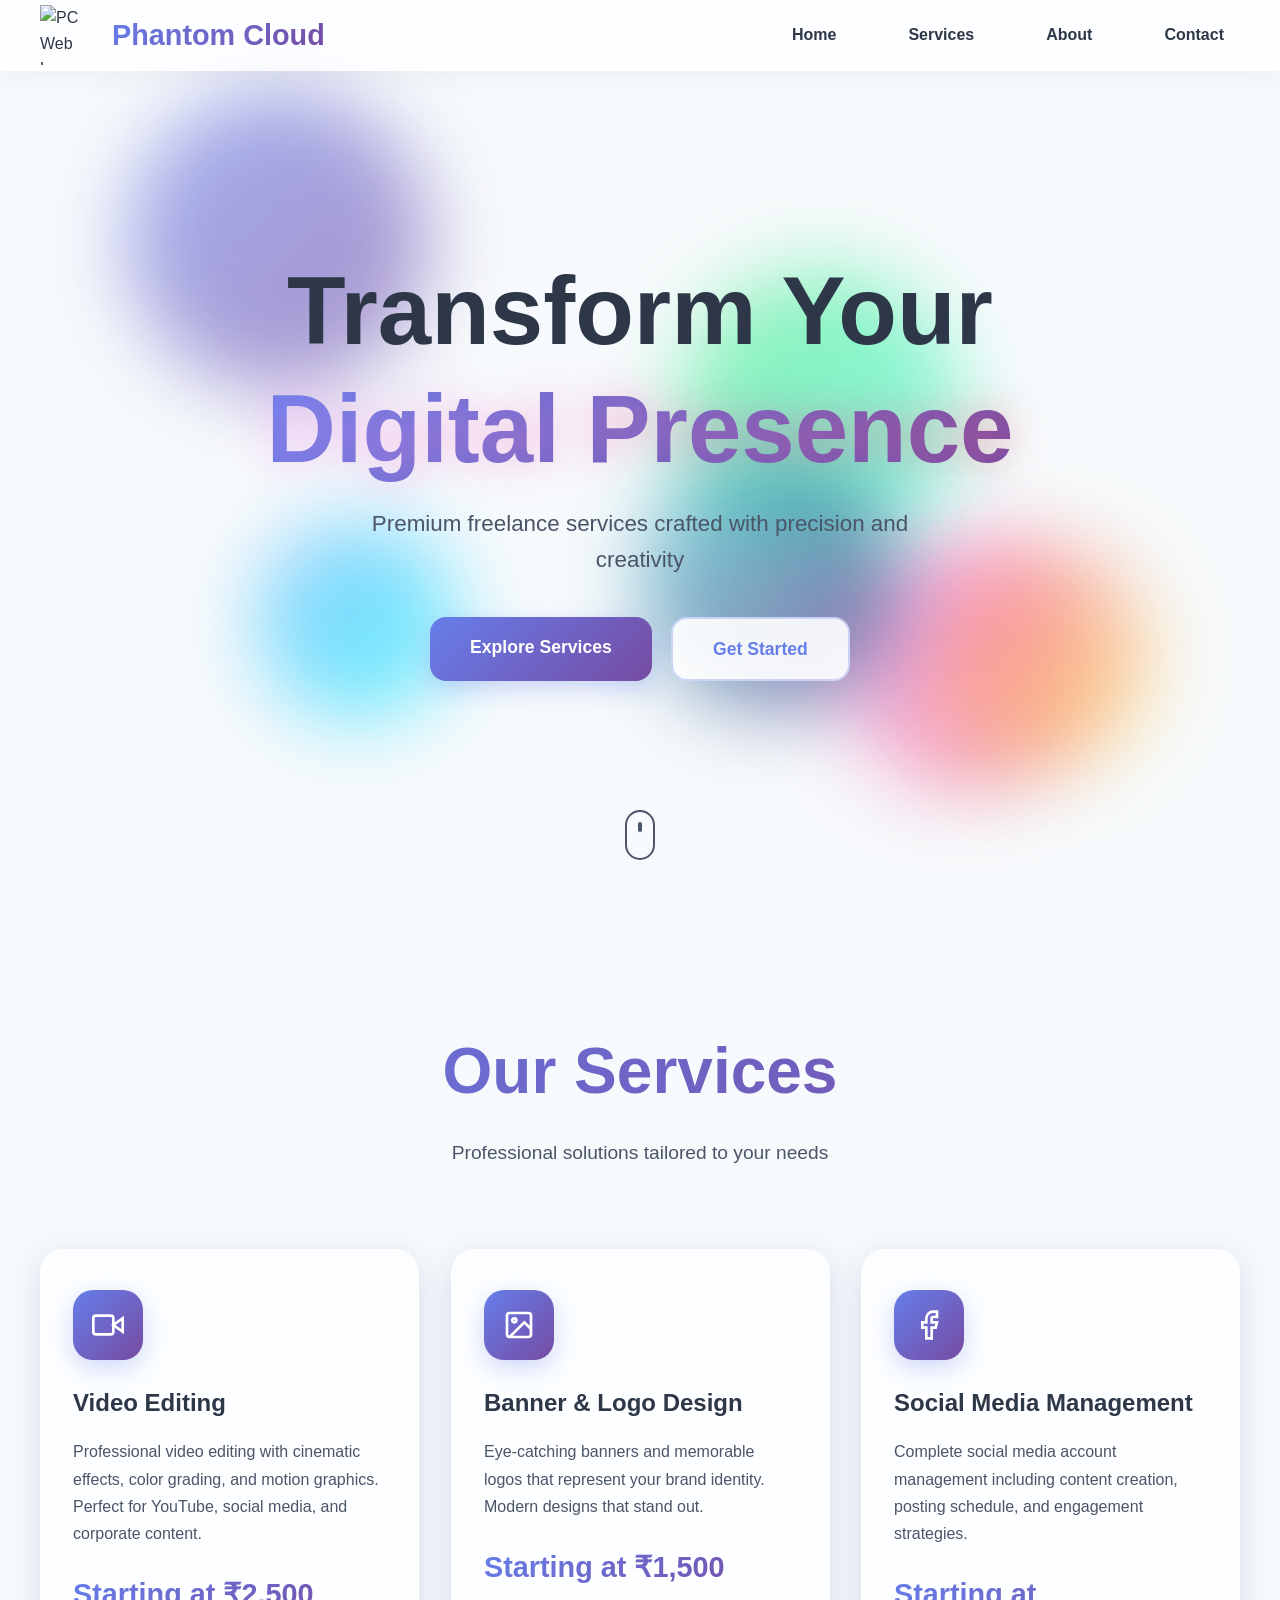
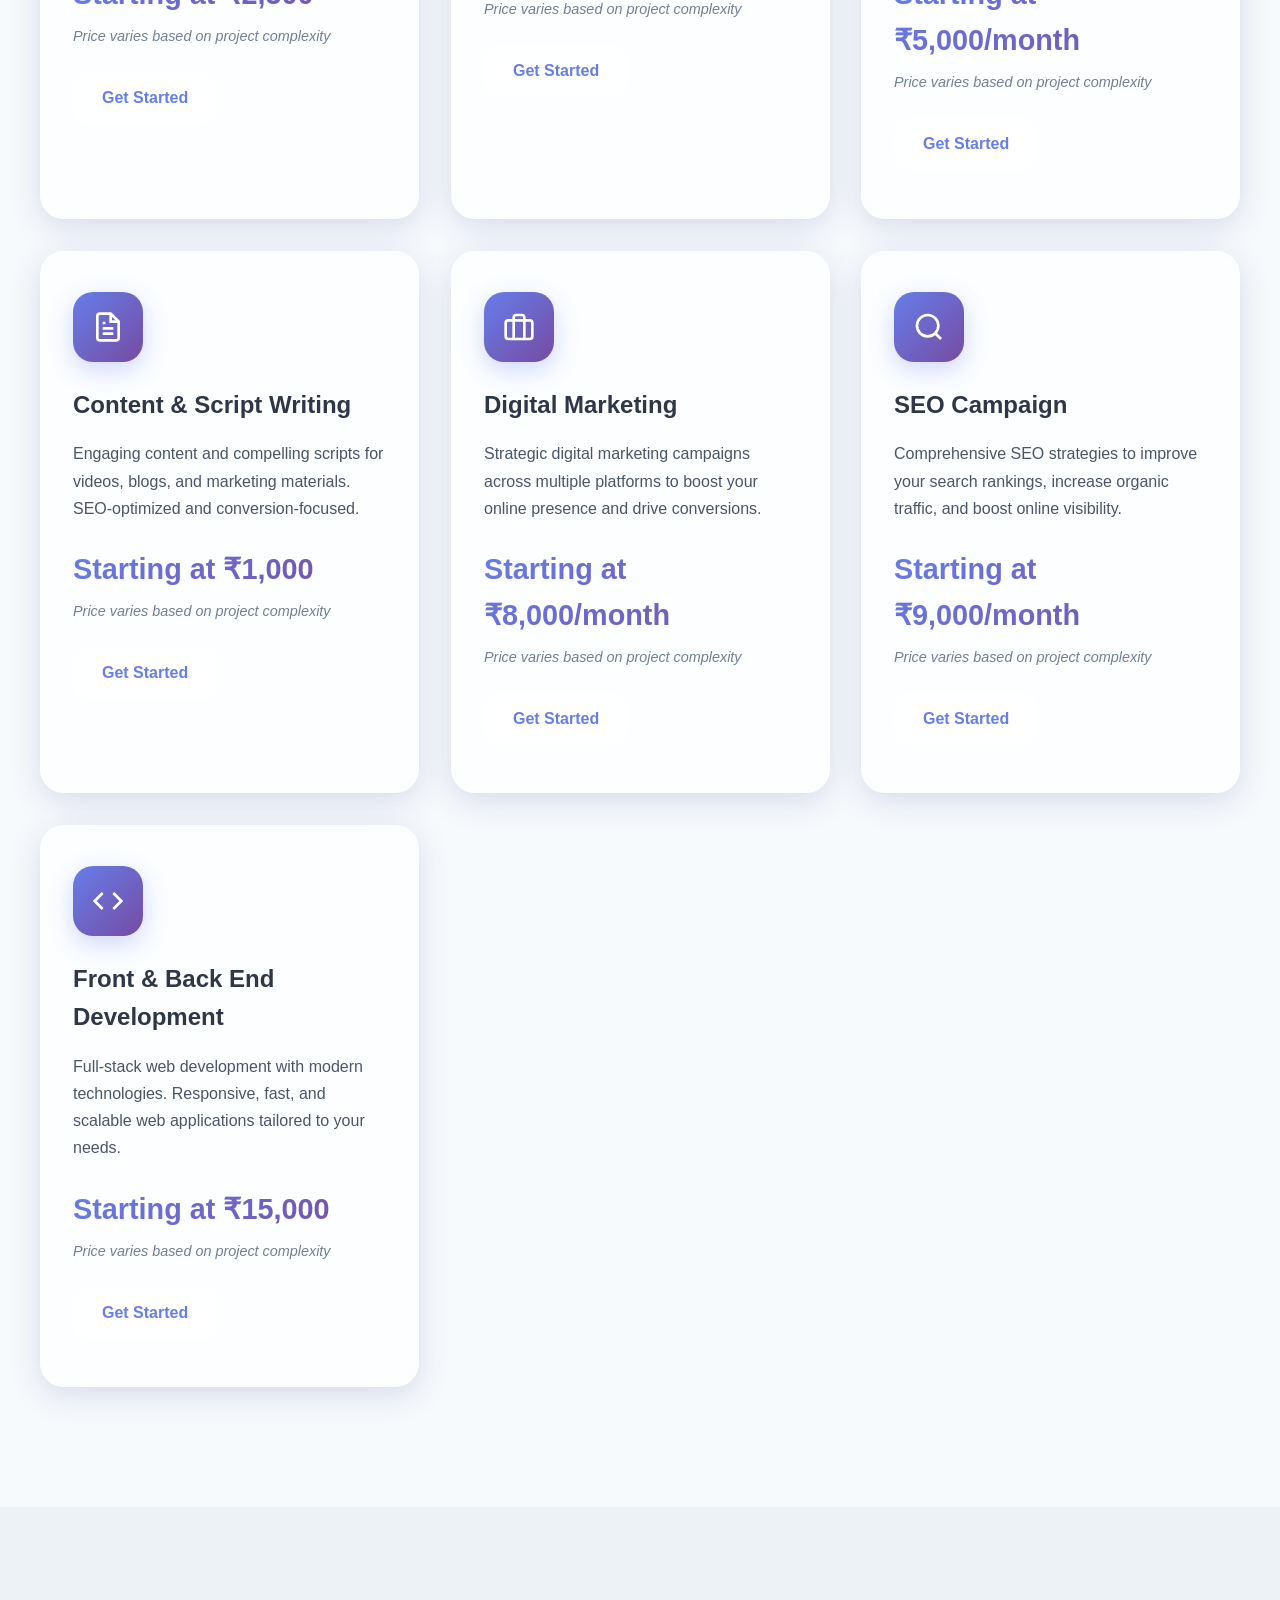
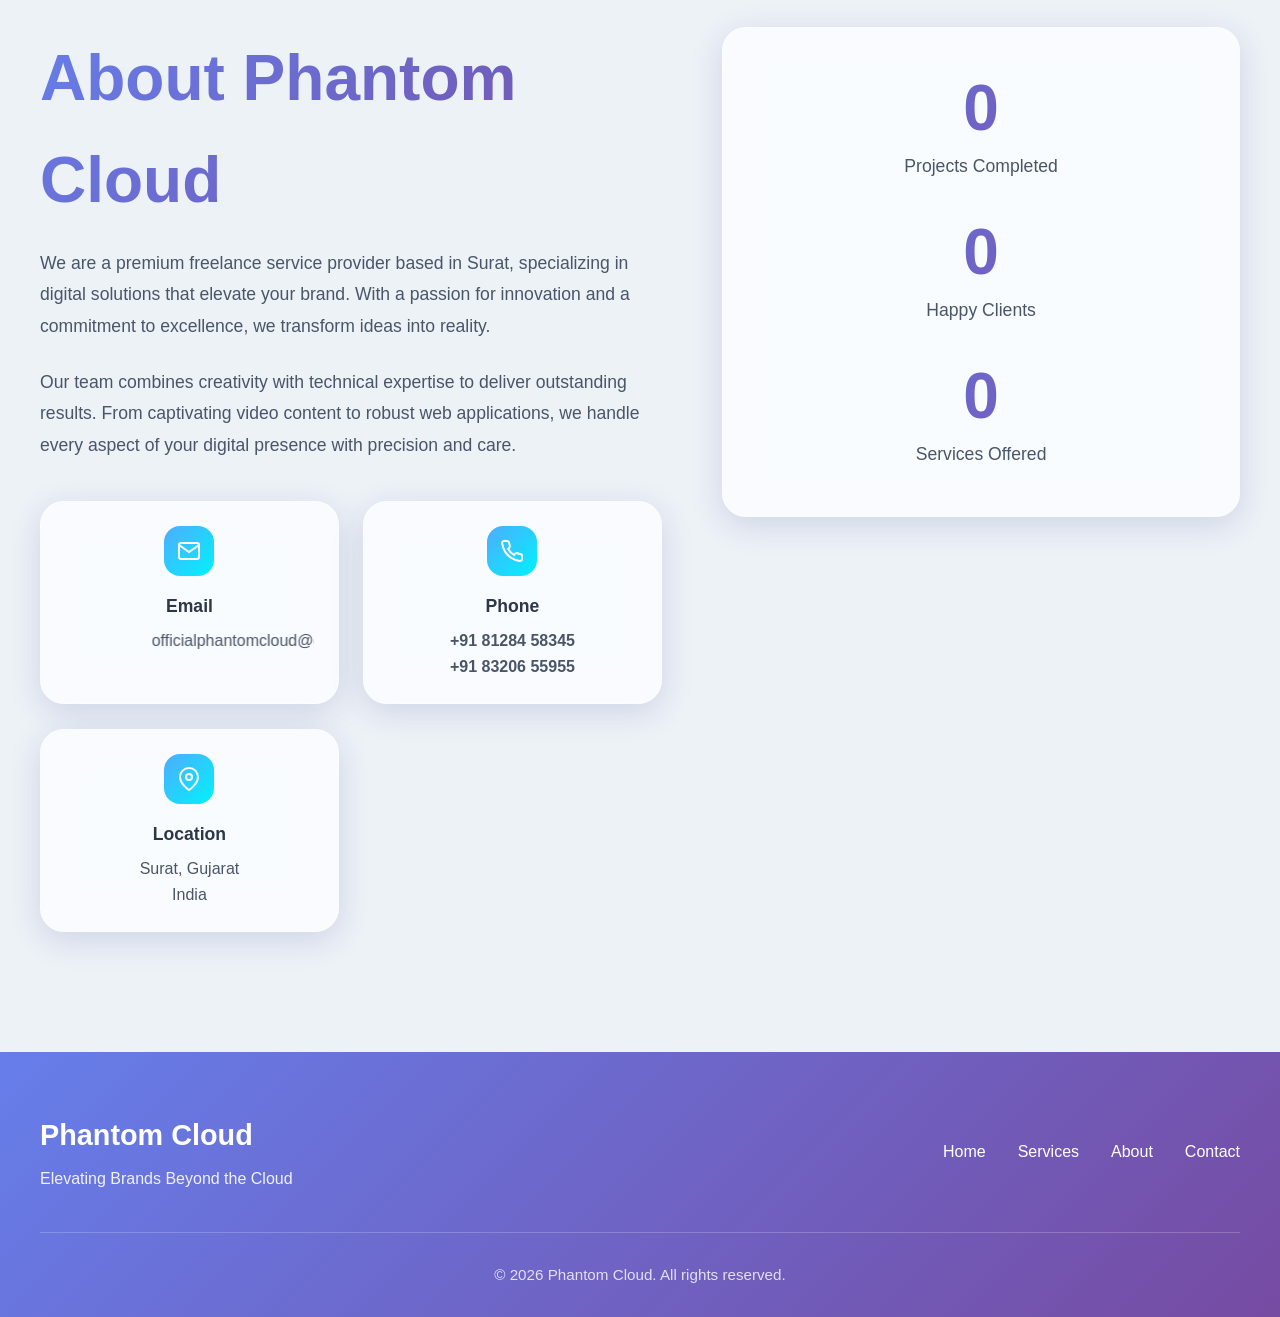
==== commit a803a73e: "fix: remove offset duplicate pseudo-element causing logo hover glitch" ====
--- a/index.html
+++ b/index.html
@@ -18,8 +18,7 @@
             <div class="logo-container">
                 <div class="logo-3d" id="logo3d">
                     <img class="logo-img" src="PC Web logo.png" alt="PC Web Logo">
-                    <span class="logo-text">Phantom Cloud
-                    </span>
+                    <span class="logo-text">Phantom Cloud</span>
                 </div>
             </div>
 
--- a/style.css
+++ b/style.css
@@ -165,44 +165,45 @@
 }
 
 .logo-img {
-    width: 100px;
-    height: 100px;
+    width: 60px;
+    height: 60px;
+    object-fit: contain;
     vertical-align: middle;
+    transition: transform var(--transition-base), filter var(--transition-base);
 }
 
 .logo-3d {
     display: inline-flex;
-    justify-content: center;
     align-items: center;
+    gap: 12px;
+    cursor: pointer;
+    text-decoration: none;
+    position: relative;
+    transition: transform var(--transition-base);
+}
+
+.logo-text {
     font-size: 1.8rem;
-    font-weight:800;
+    font-weight: 800;
     background: var(--primary-gradient);
     -webkit-background-clip: text;
     -webkit-text-fill-color: transparent;
     background-clip: text;
-    transform-style: preserve-3d;
-    will-change: transform;
-    cursor: pointer;
-    position: relative;
-}
-
-.logo-3d::after {
-    content: 'Phantom Cloud';
-    position: absolute;
-    top: 0;
-    left: 0;
-    z-index: -1;
-    background: var(--secondary-gradient);
-    -webkit-background-clip: text;
-    -webkit-text-fill-color: transparent;
-    background-clip: text;
-    filter: blur(8px);
-    opacity: 0;
-    transition: opacity var(--transition-base);
-}
-
-.logo-3d:hover::after {
-    opacity: 0.6;
+    white-space: nowrap;
+    transition: filter var(--transition-base), transform var(--transition-base);
+}
+
+.logo-3d:hover {
+    transform: translateY(-2px);
+}
+
+.logo-3d:hover .logo-img {
+    transform: scale(1.05);
+    filter: drop-shadow(0 4px 12px rgba(102, 126, 234, 0.45));
+}
+
+.logo-3d:hover .logo-text {
+    filter: drop-shadow(0 2px 10px rgba(102, 126, 234, 0.45));
 }
 
 .nav-links {
@@ -1210,8 +1211,13 @@
 }
 
 @media (max-width: 480px) {
-    .logo-3d {
-        font-size: 1.4rem;
+    .logo-img {
+        width: 45px;
+        height: 45px;
+    }
+
+    .logo-text {
+        font-size: 1.35rem;
     }
     
     .hero-title {
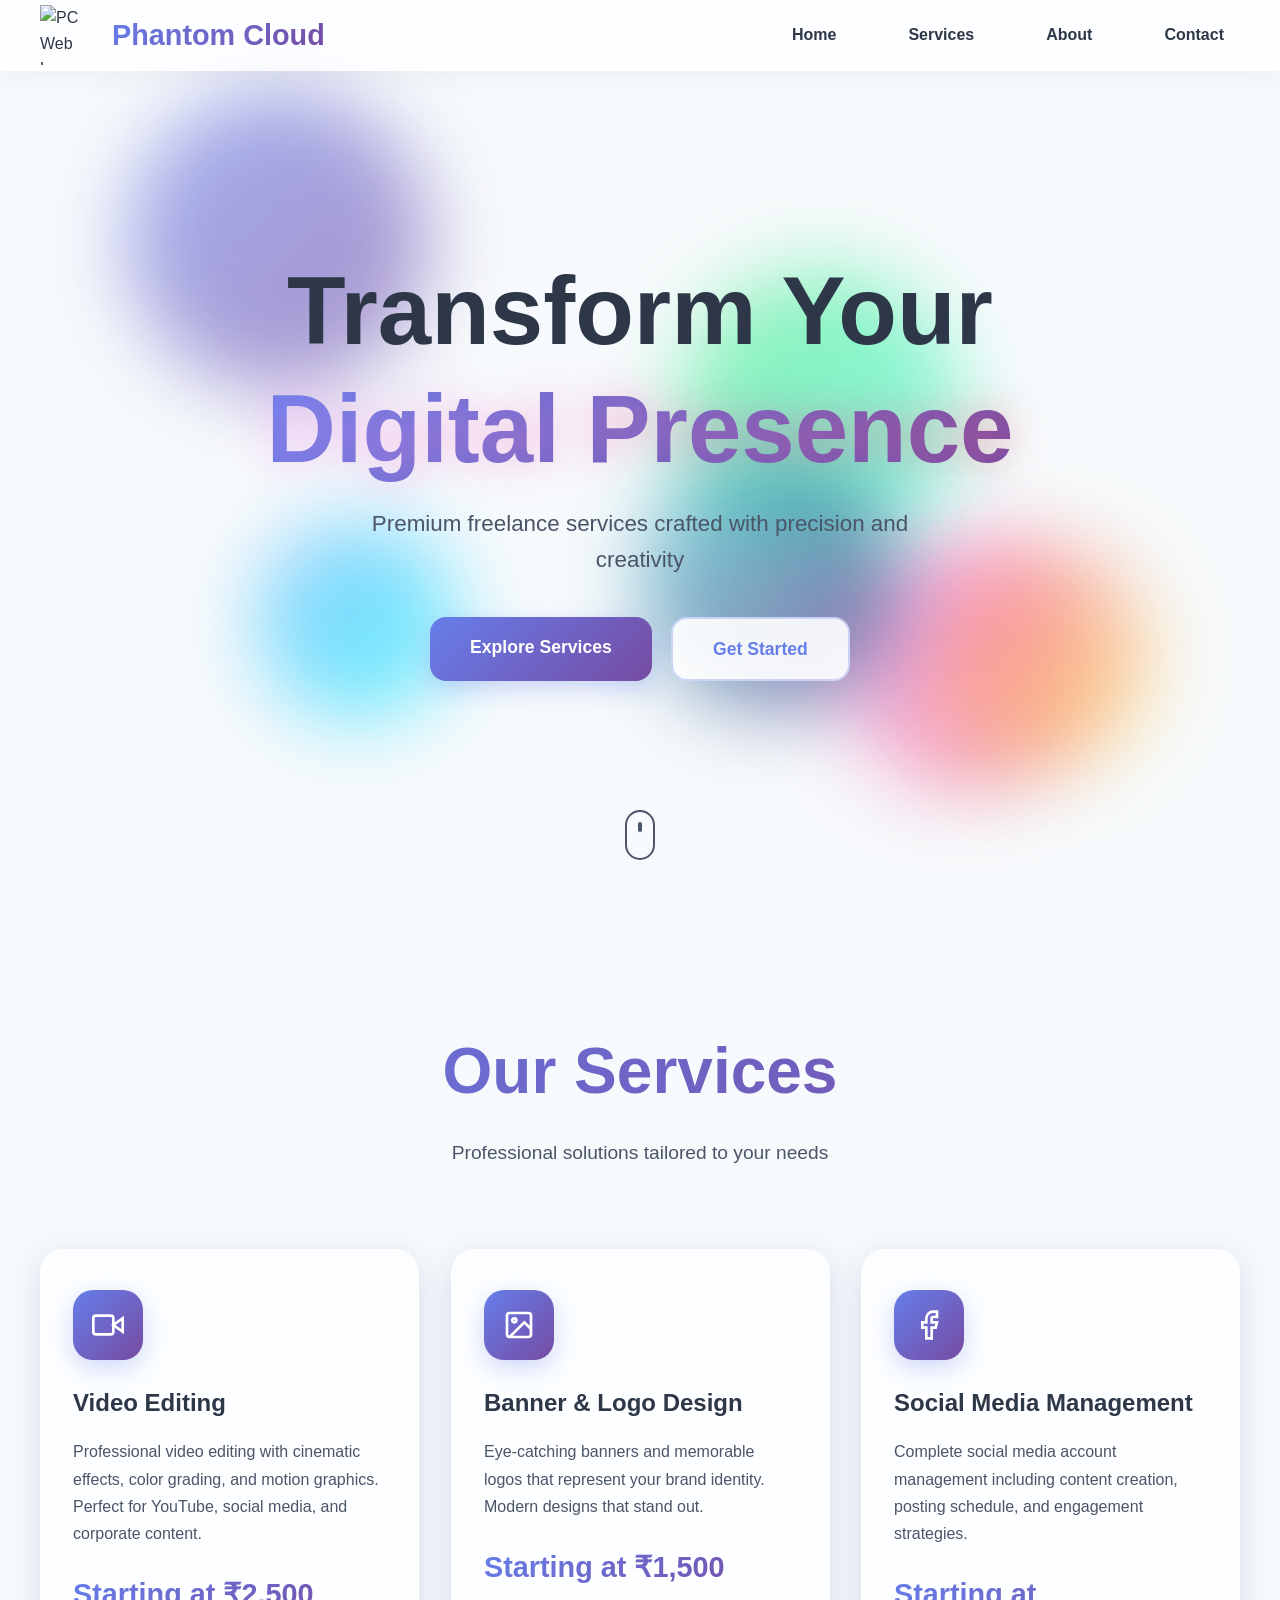
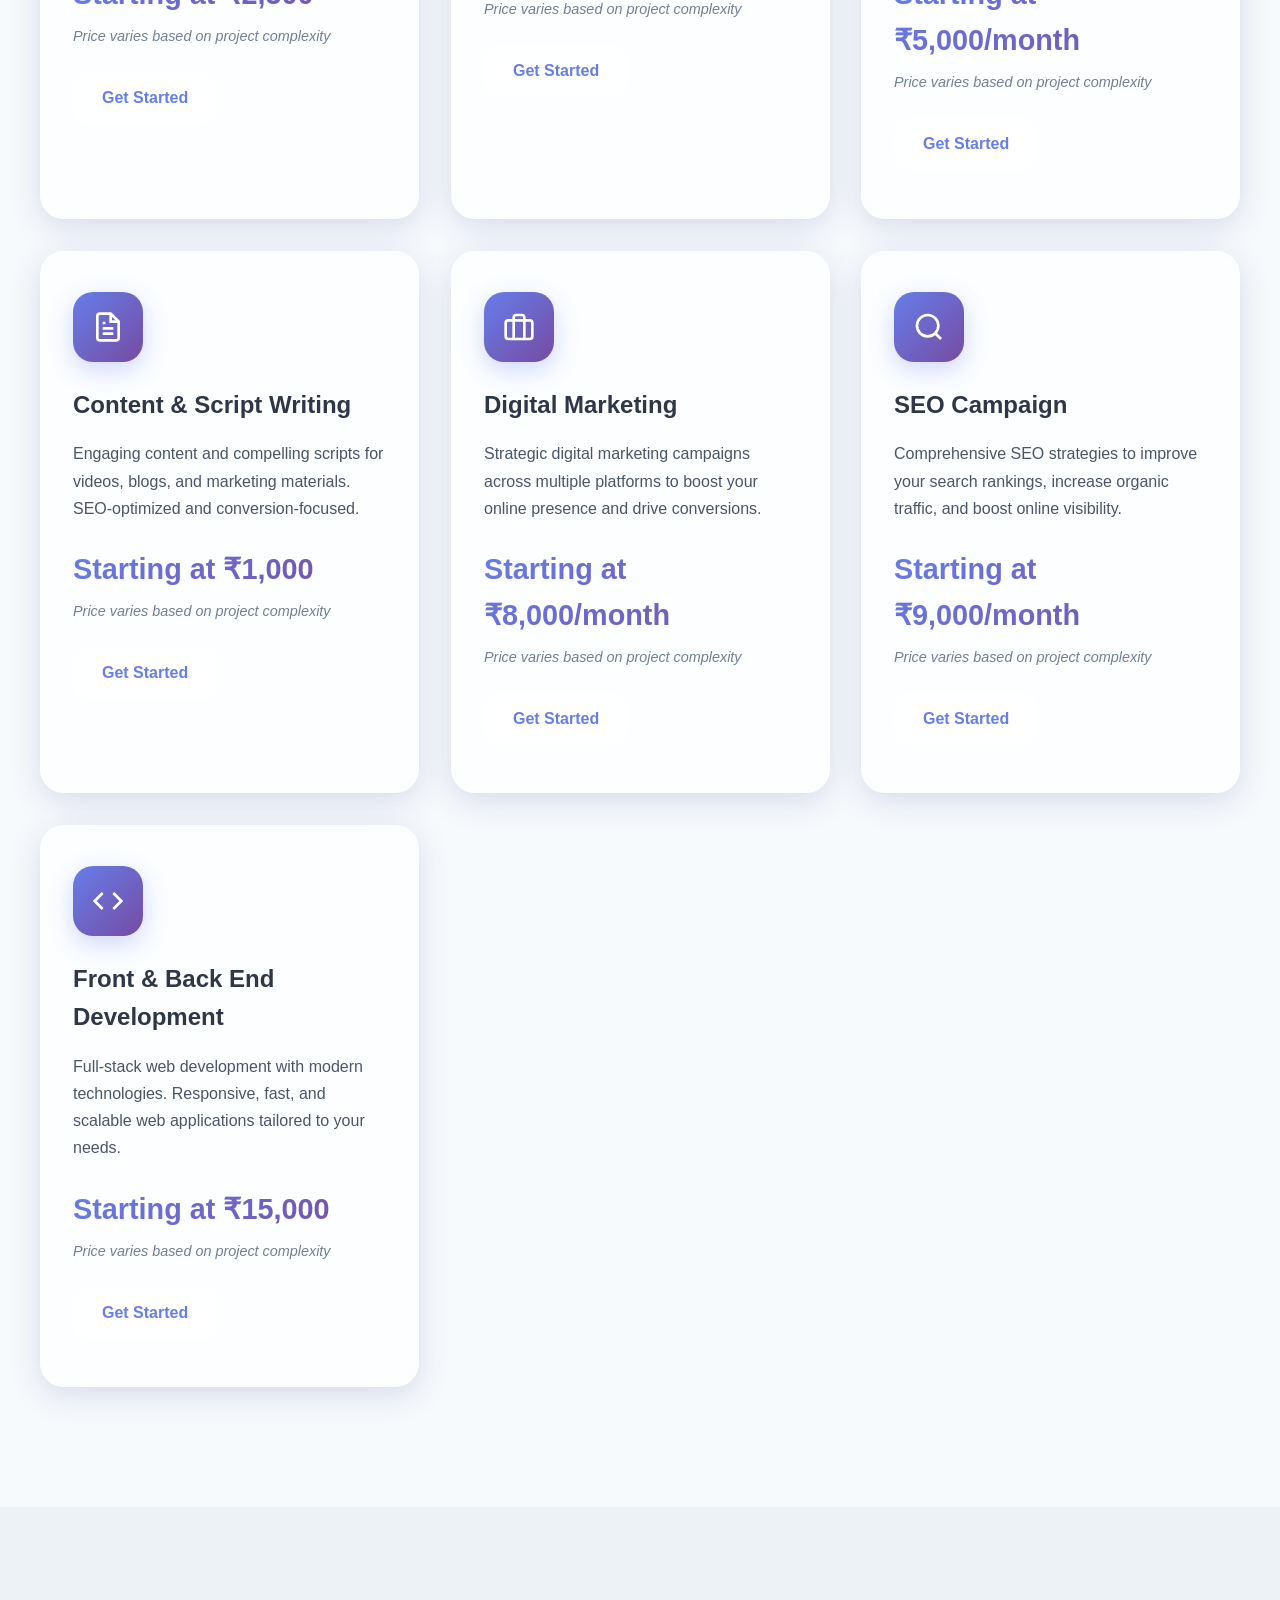
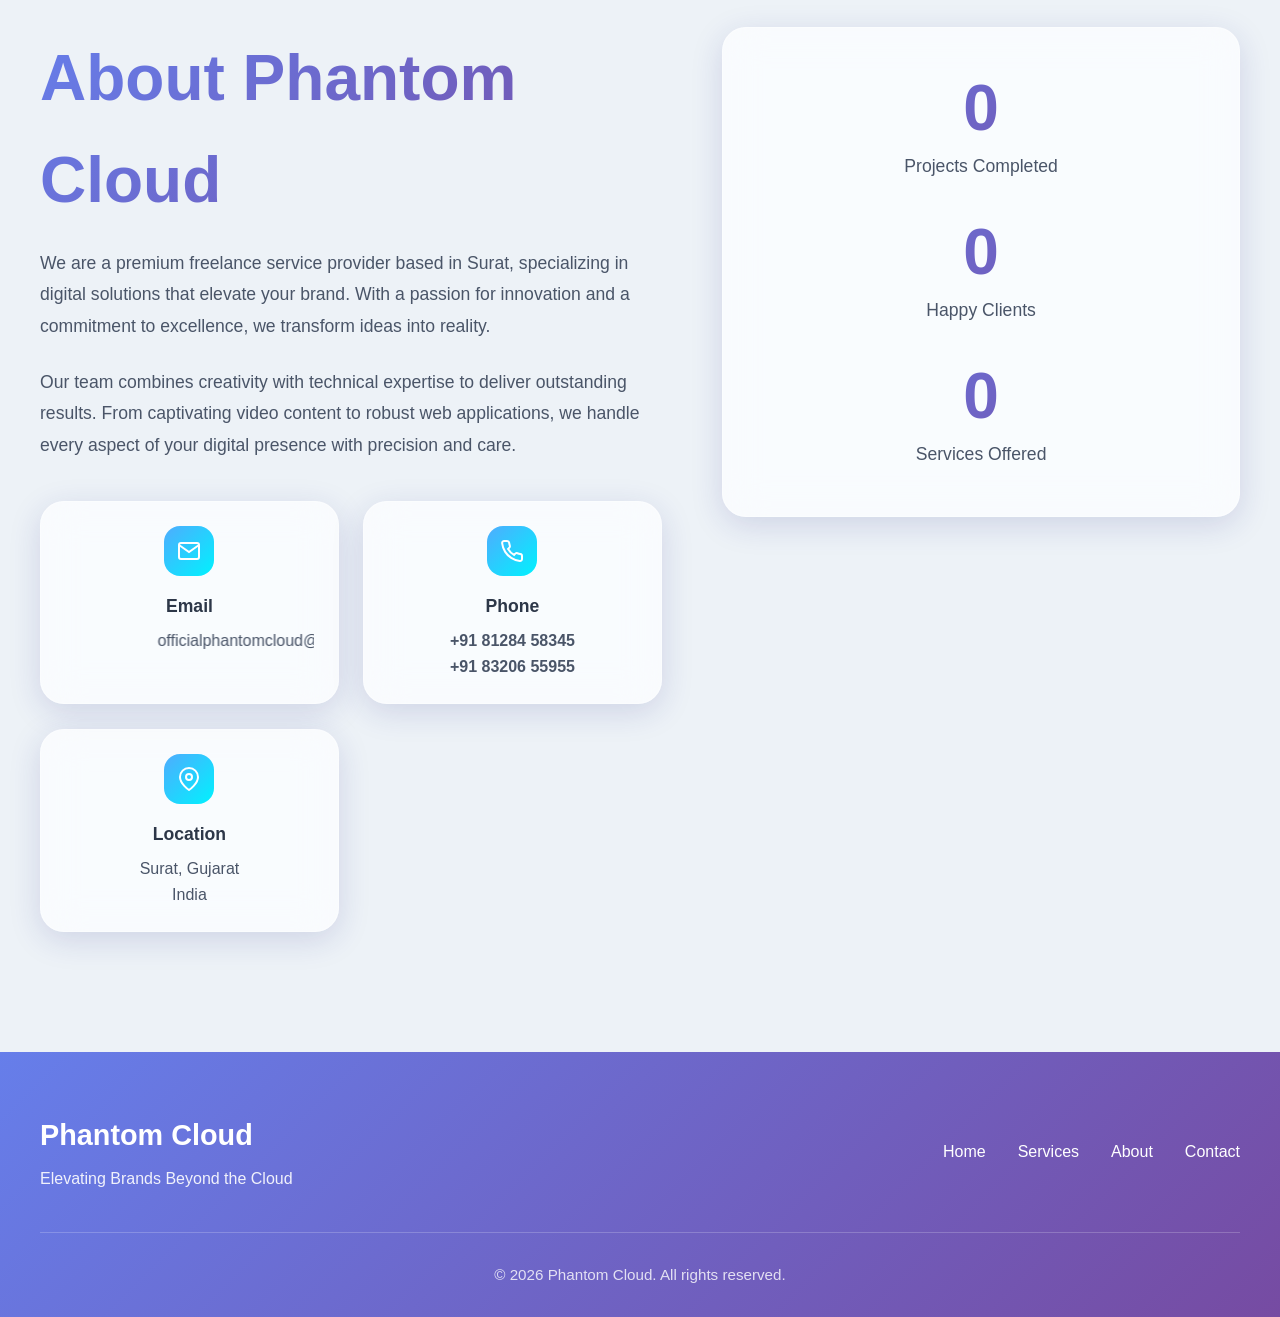
==== commit 1c3cbd65: "fix: bust CSS cache and stabilize logo hover interaction" ====
--- a/index.html
+++ b/index.html
@@ -5,7 +5,7 @@
     <meta charset="UTF-8">
     <meta name="viewport" content="width=device-width, initial-scale=1.0">
     <title>Phantom Cloud - Premium Freelance Services</title>
-    <link rel="stylesheet" href="style.css">
+    <link rel="stylesheet" href="style.css?v=2.1">
     <!-- GSAP Library -->
     <script src="https://cdnjs.cloudflare.com/ajax/libs/gsap/3.12.5/gsap.min.js"></script>
     <script src="https://cdnjs.cloudflare.com/ajax/libs/gsap/3.12.5/ScrollTrigger.min.js"></script>
--- a/style.css
+++ b/style.css
@@ -179,7 +179,7 @@
     cursor: pointer;
     text-decoration: none;
     position: relative;
-    transition: transform var(--transition-base);
+    transform-style: preserve-3d;
 }
 
 .logo-text {
@@ -190,20 +190,16 @@
     -webkit-text-fill-color: transparent;
     background-clip: text;
     white-space: nowrap;
-    transition: filter var(--transition-base), transform var(--transition-base);
-}
-
-.logo-3d:hover {
-    transform: translateY(-2px);
+    transition: filter var(--transition-base);
 }
 
 .logo-3d:hover .logo-img {
-    transform: scale(1.05);
+    transform: scale(1.06);
     filter: drop-shadow(0 4px 12px rgba(102, 126, 234, 0.45));
 }
 
 .logo-3d:hover .logo-text {
-    filter: drop-shadow(0 2px 10px rgba(102, 126, 234, 0.45));
+    filter: drop-shadow(0 2px 10px rgba(102, 126, 234, 0.5));
 }
 
 .nav-links {
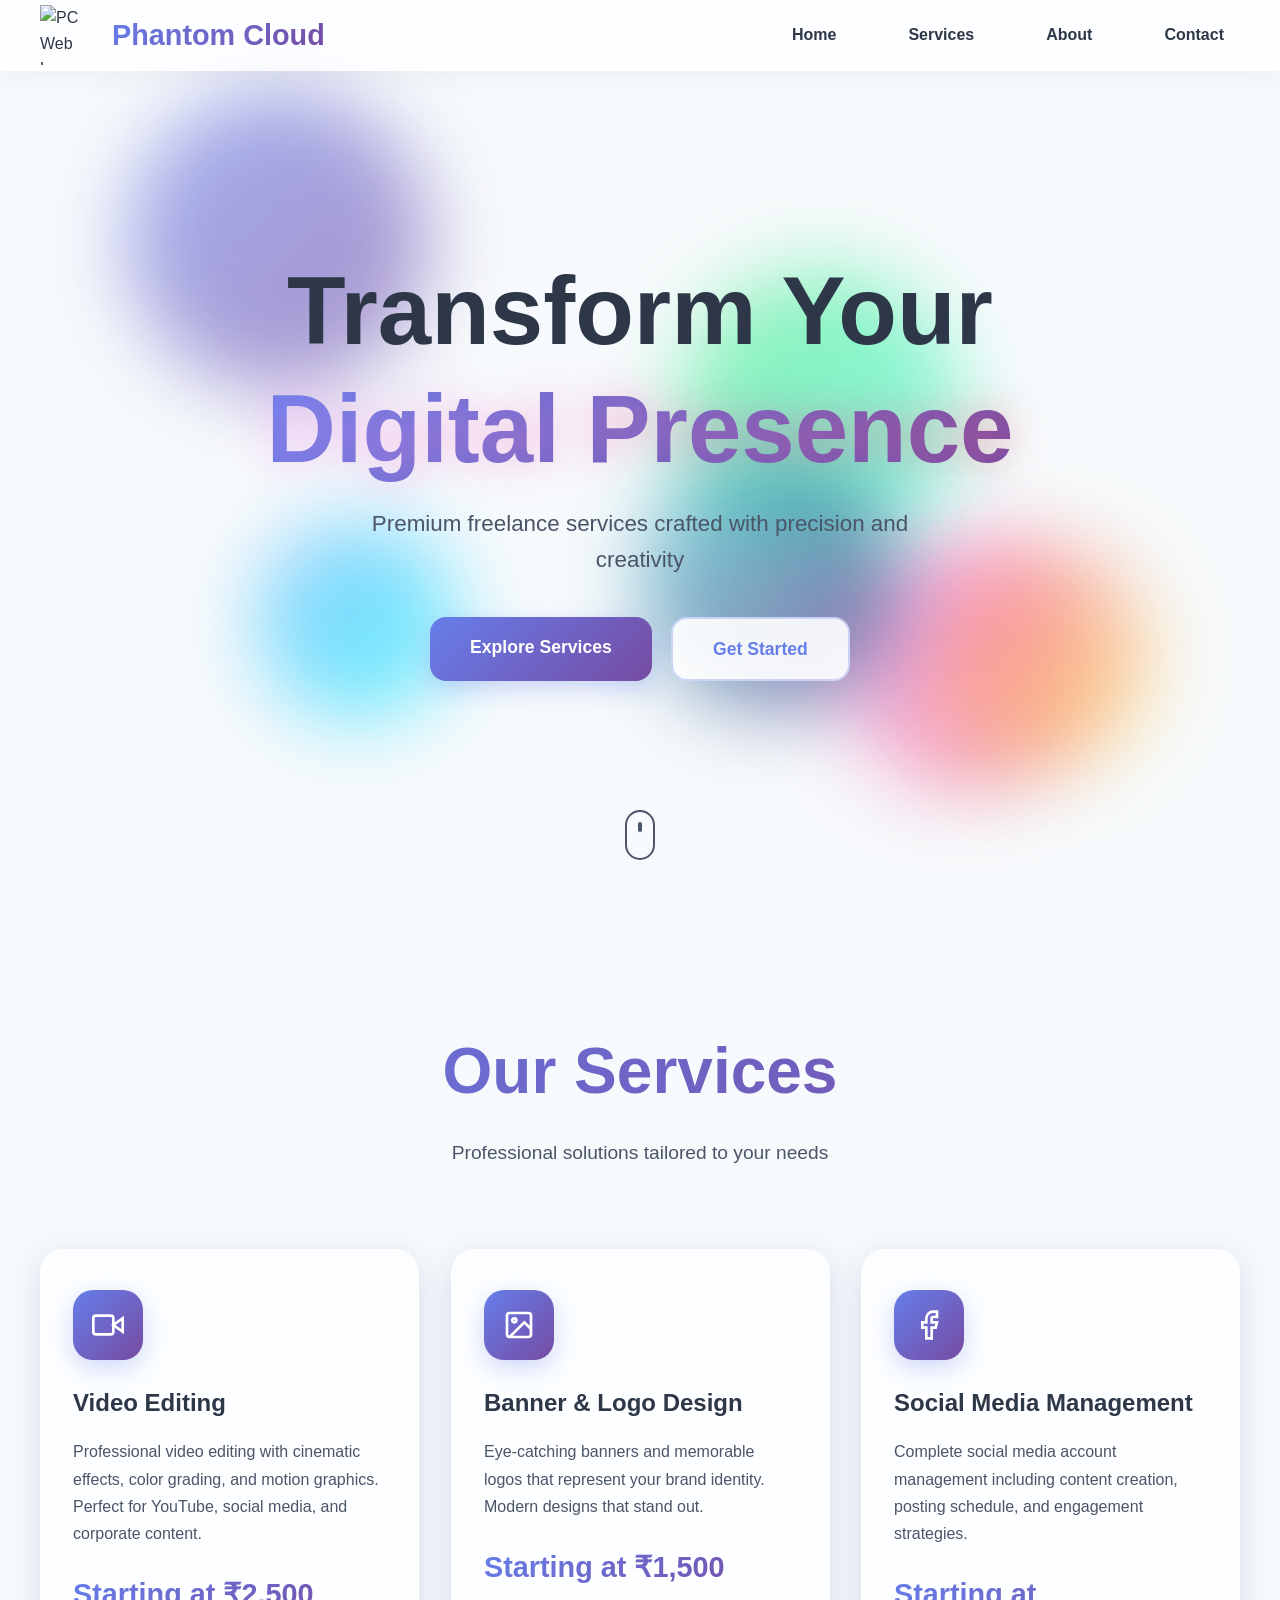
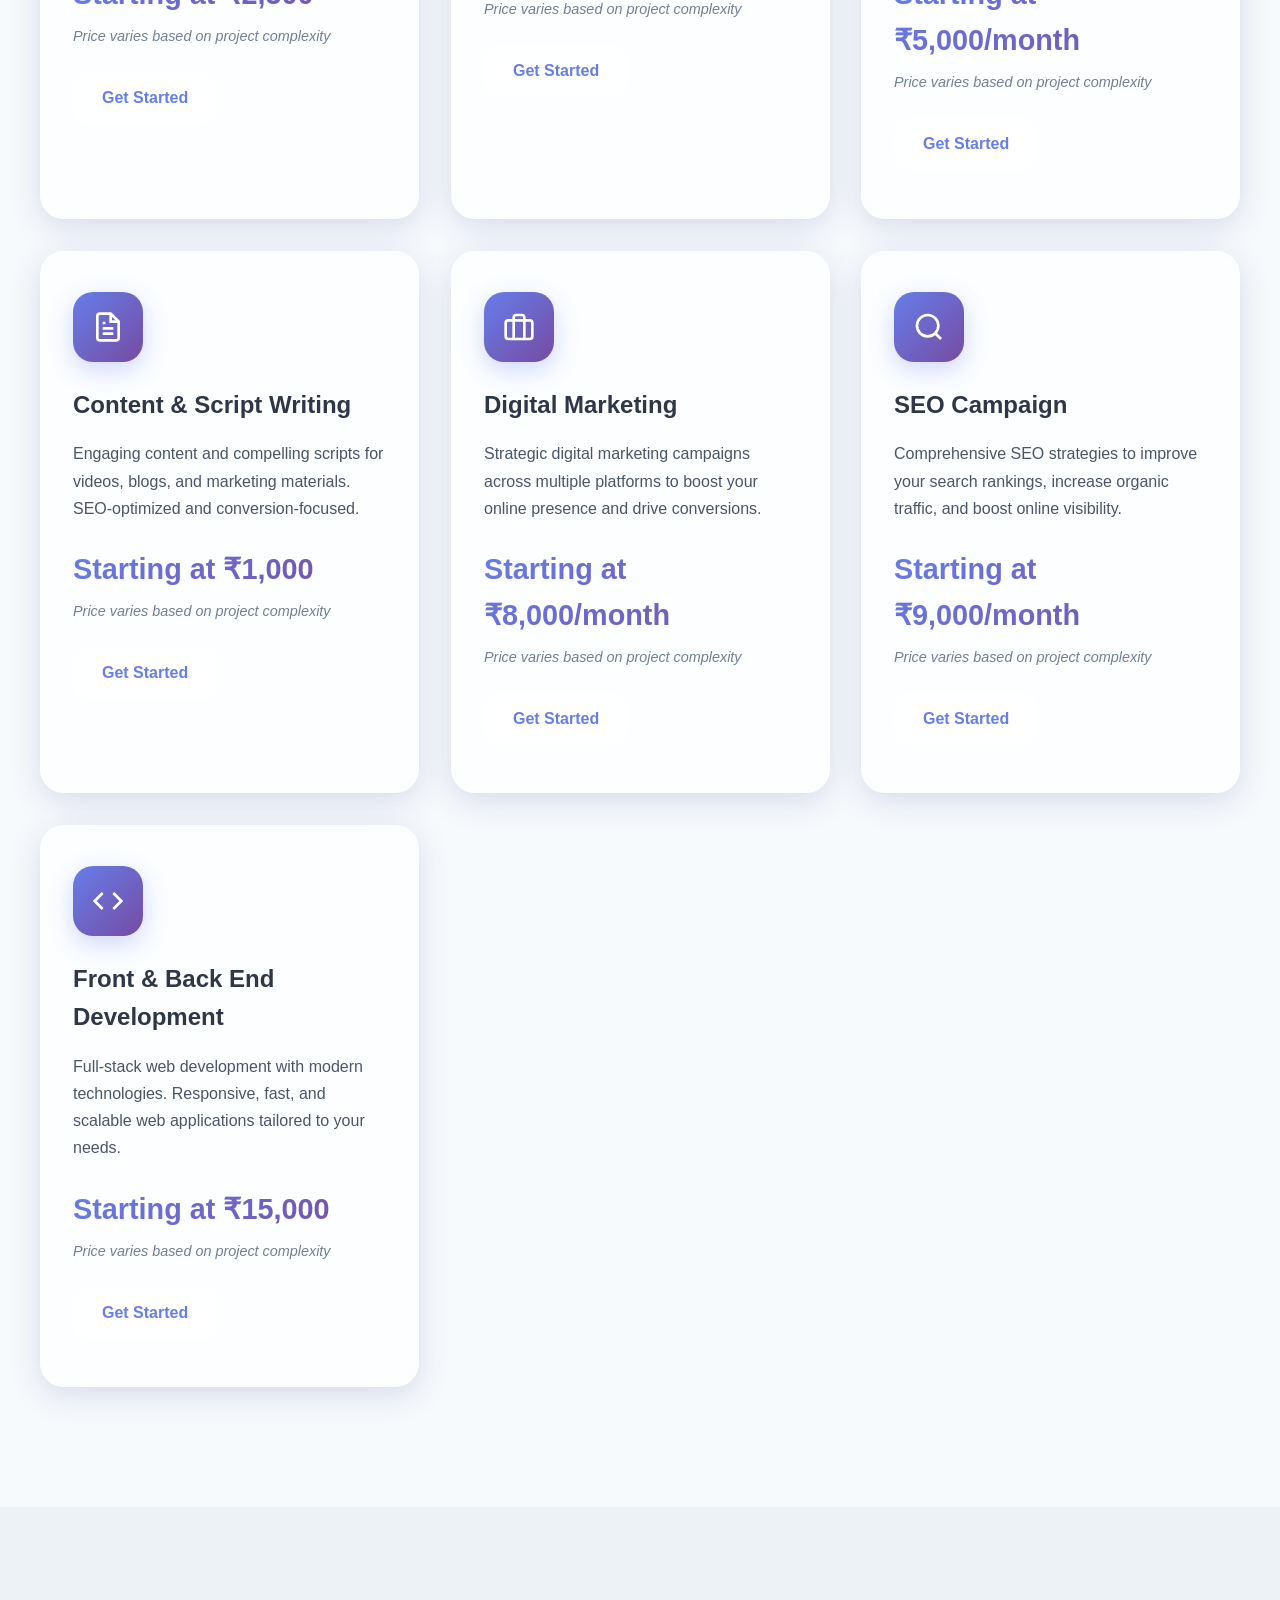
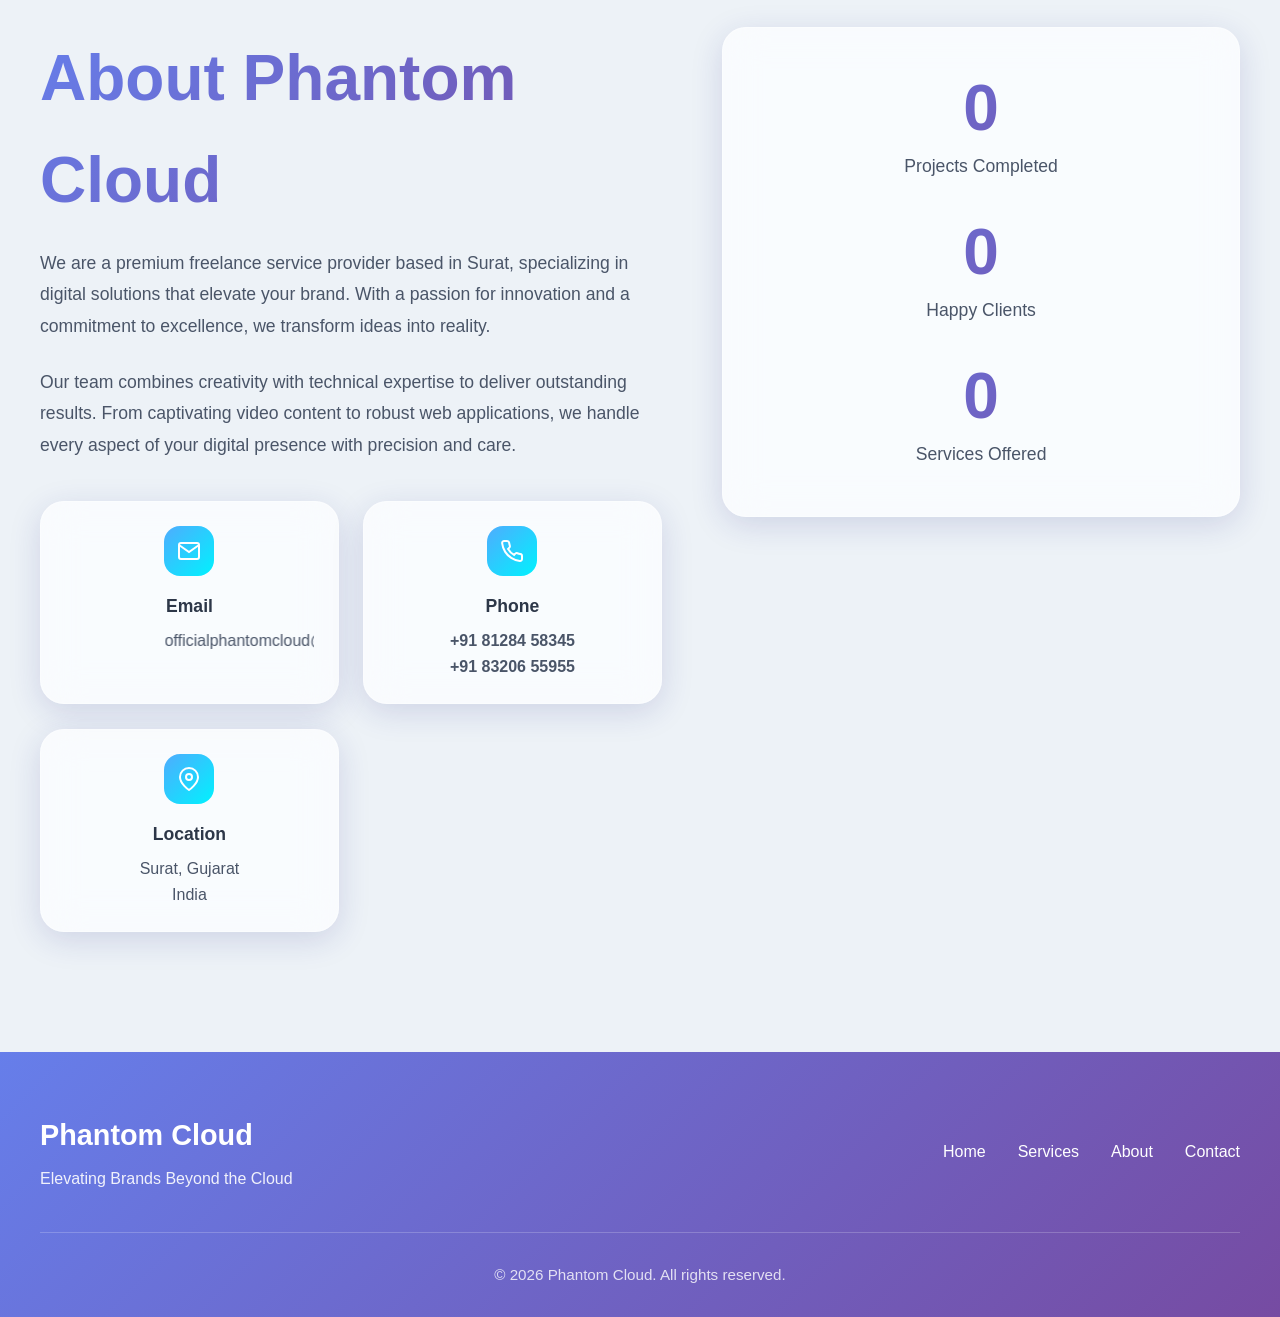
==== commit 5d01b010: "fix: disable 3D tilt hover on contact form container for smooth typing" ====
--- a/index.html
+++ b/index.html
@@ -305,7 +305,7 @@
         </div>
     </footer>
 
-    <script src="script.js"></script>
+    <script src="script.js?v=2.2"></script>
 </body>
 
 </html>
--- a/style.css
+++ b/style.css
@@ -879,6 +879,7 @@
 
 .contact-form-container {
     padding: 48px 40px;
+    transform: none !important;
 }
 
 .contact-form {
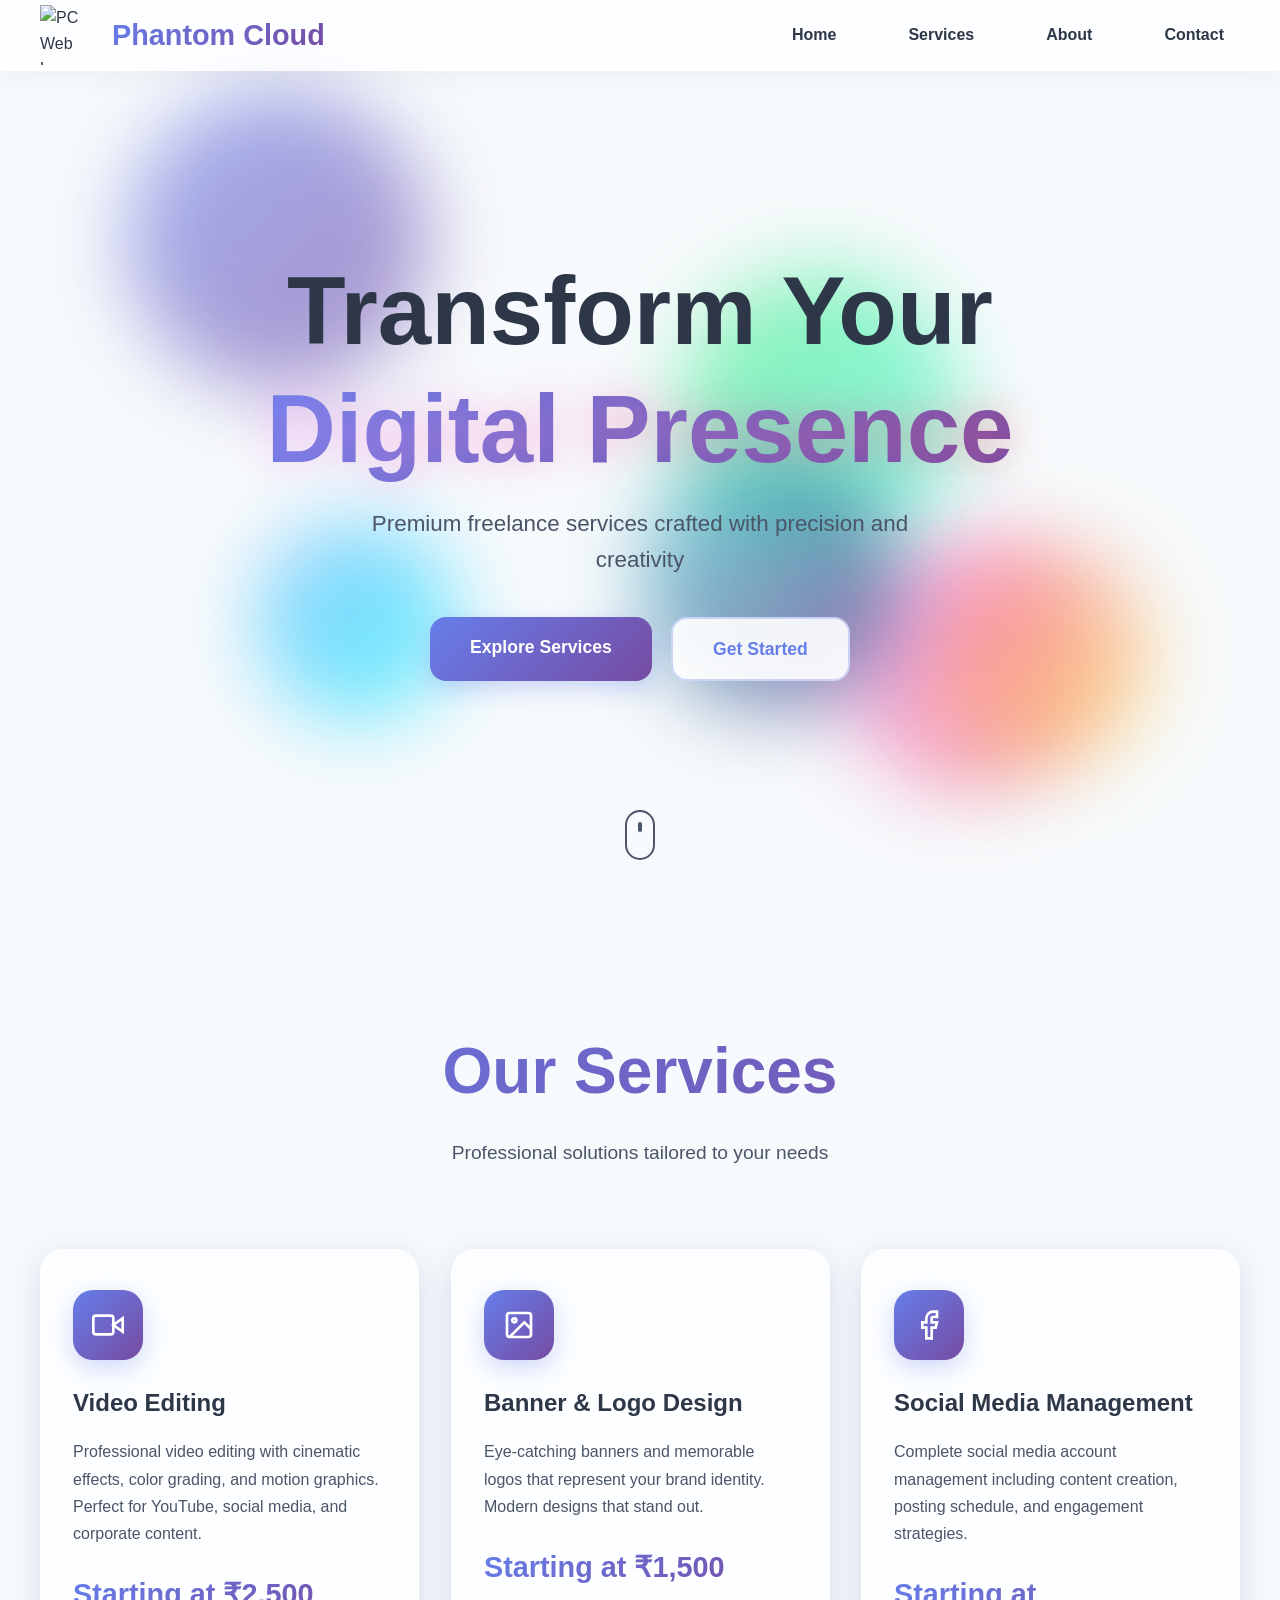
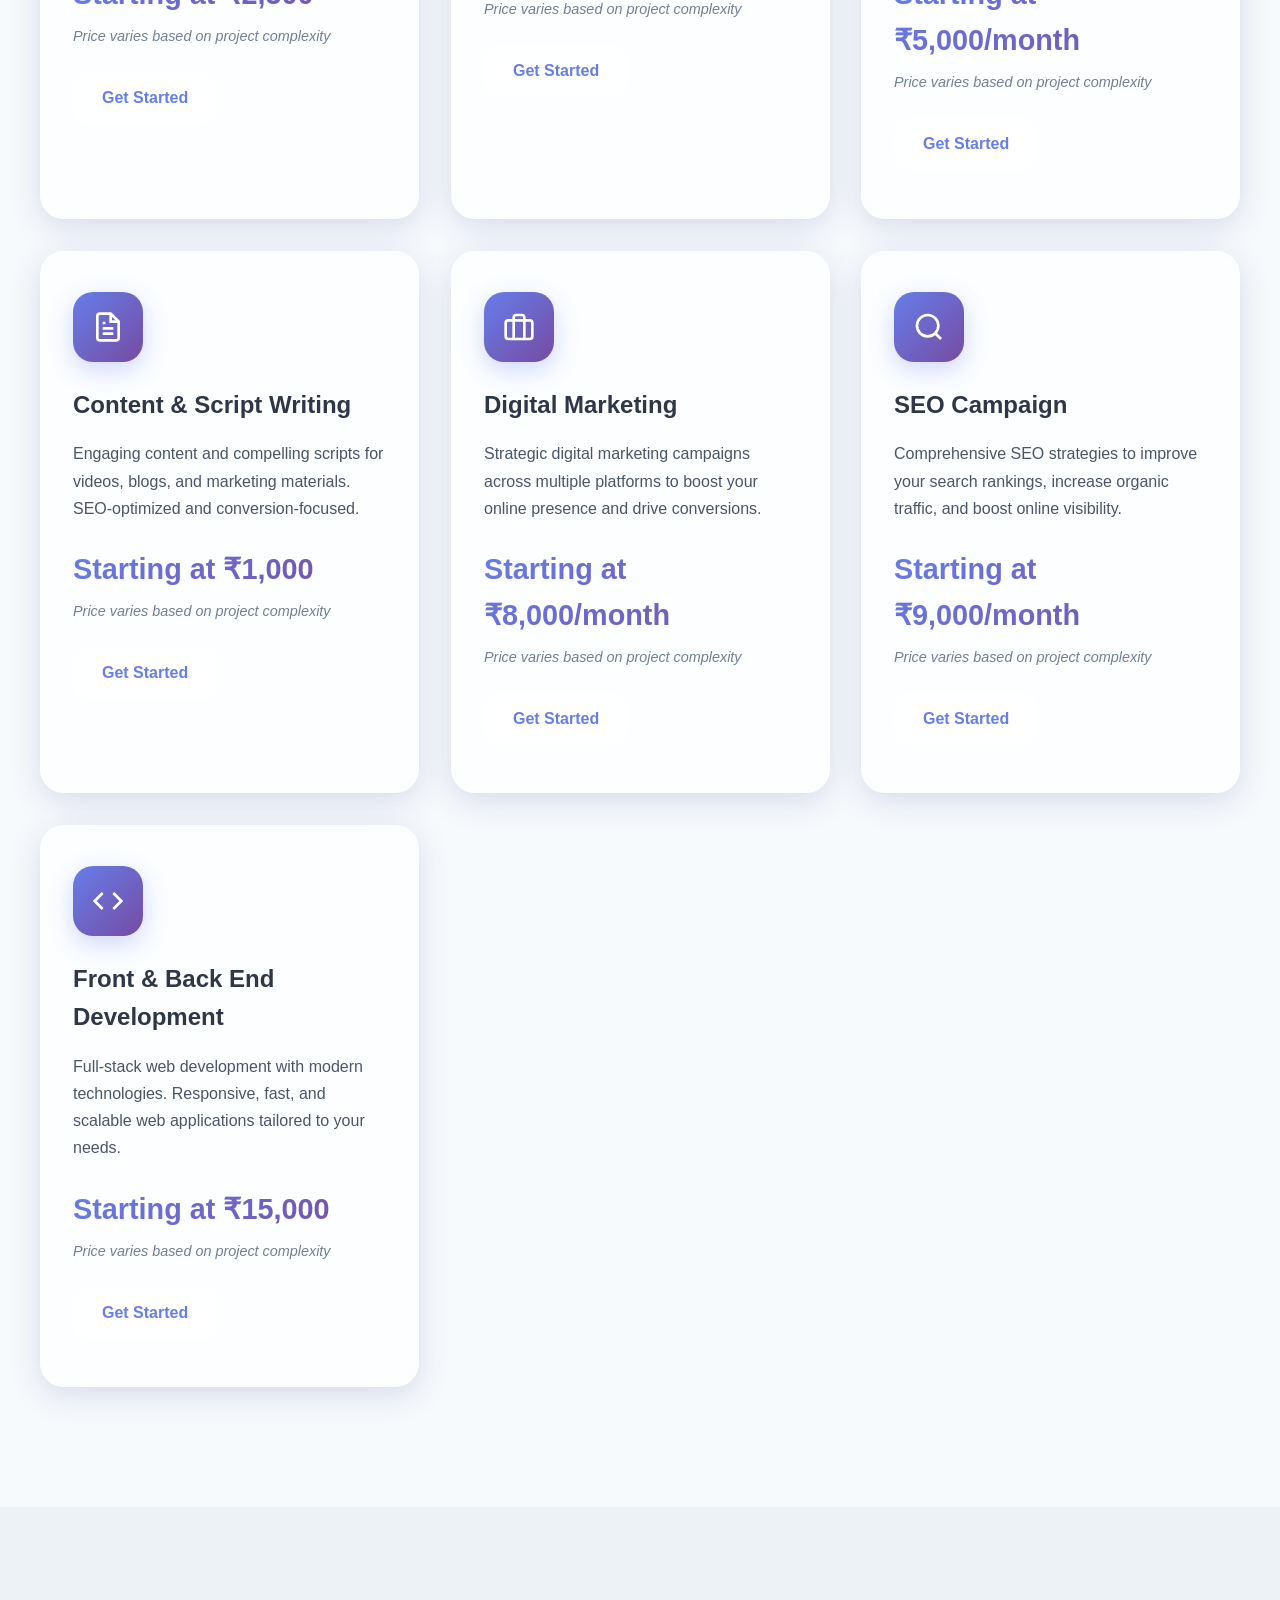
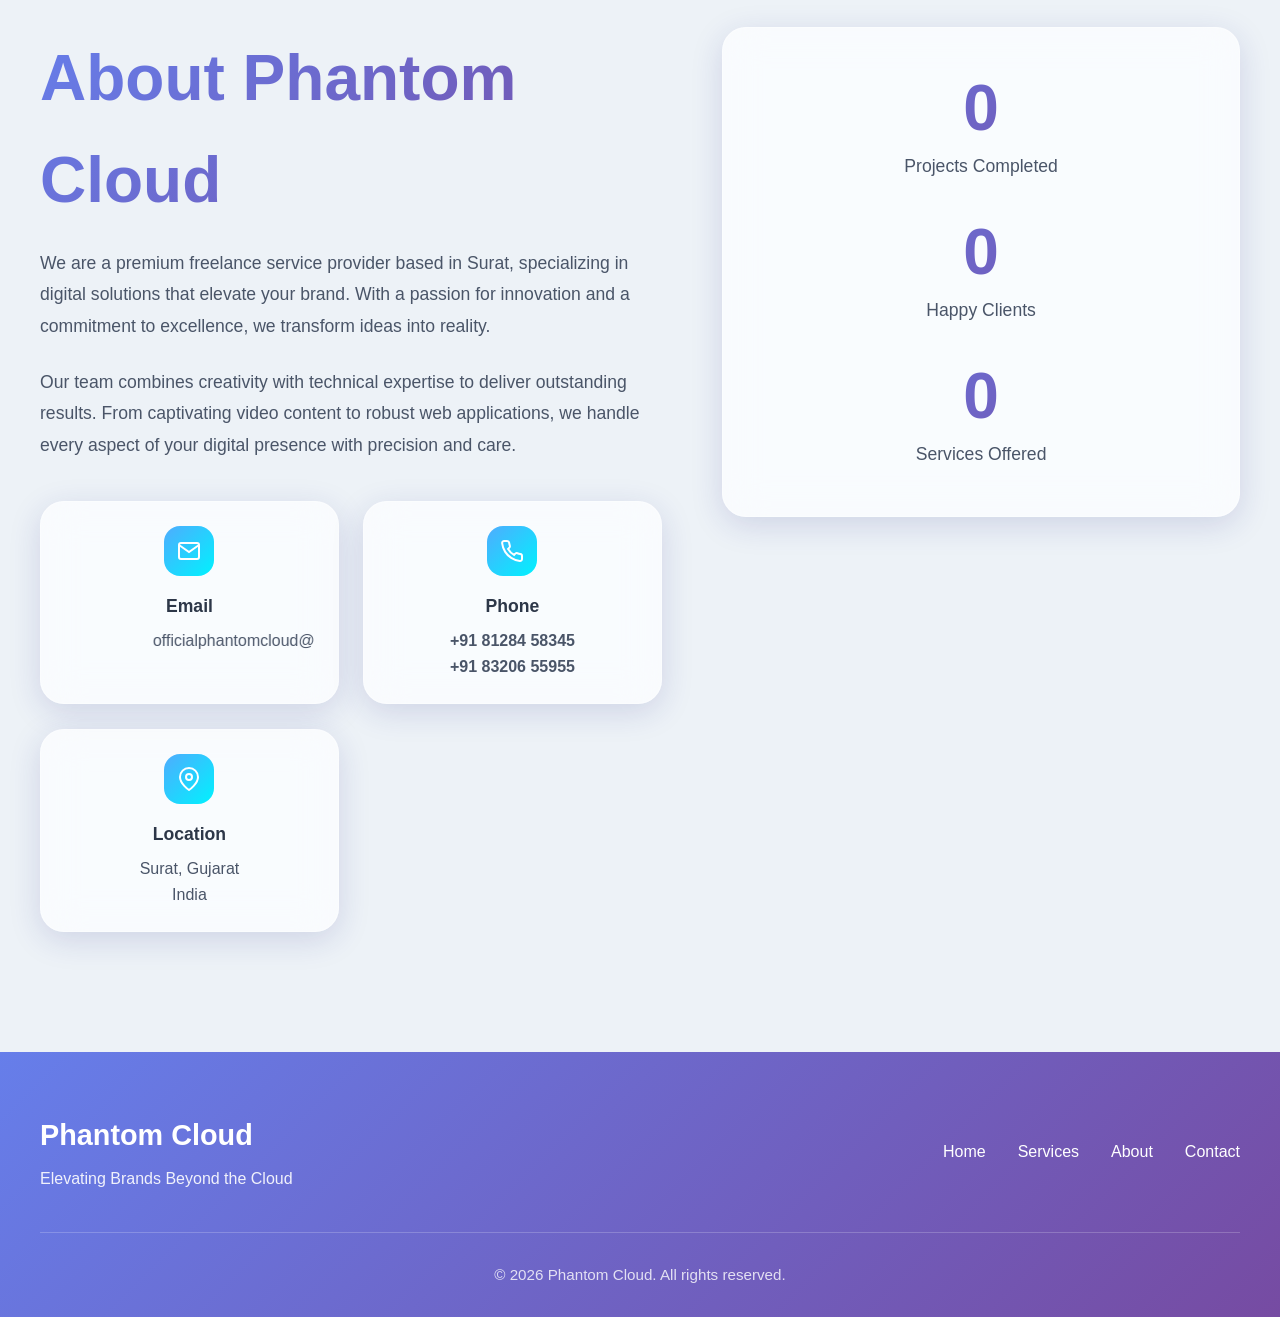
==== commit e83b54e1: "feat: add SEO meta tags, Google search" ====
--- a/index.html
+++ b/index.html
@@ -4,7 +4,103 @@
 <head>
     <meta charset="UTF-8">
     <meta name="viewport" content="width=device-width, initial-scale=1.0">
+
+    <!-- Primary SEO Meta Tags -->
     <title>Phantom Cloud - Premium Freelance Services</title>
+    <meta name="title" content="Phantom Cloud - Premium Freelance Services">
+    <meta name="description" content="Transform your digital presence with Phantom Cloud. We provide premium freelance services in video editing, web development, graphic design, and AI automation.">
+    <meta name="keywords" content="Phantom Cloud, freelance services, video editing, web development, graphic design, thumbnail design, digital marketing, SEO, Surat, India">
+    <meta name="author" content="Phantom Cloud">
+    <meta name="robots" content="index, follow, max-image-preview:large, max-snippet:-1, max-video-preview:-1">
+    <link rel="canonical" href="https://phantomcloud.co.in/">
+
+    <!-- Favicon & Touch Icons (Google Search & Mobile Compatible) -->
+    <link rel="icon" type="image/x-icon" href="favicon.ico">
+    <link rel="shortcut icon" type="image/x-icon" href="favicon.ico">
+    <link rel="icon" type="image/png" sizes="48x48" href="favicon-48x48.png">
+    <link rel="icon" type="image/png" sizes="96x96" href="favicon-96x96.png">
+    <link rel="icon" type="image/png" sizes="32x32" href="favicon-32x32.png">
+    <link rel="icon" type="image/png" sizes="16x16" href="favicon-16x16.png">
+    <link rel="apple-touch-icon" sizes="180x180" href="apple-touch-icon.png">
+    <link rel="manifest" href="site.webmanifest">
+    <meta name="theme-color" content="#0a0a14">
+
+    <!-- Open Graph / Facebook / WhatsApp / LinkedIn -->
+    <meta property="og:type" content="website">
+    <meta property="og:url" content="https://phantomcloud.co.in/">
+    <meta property="og:site_name" content="Phantom Cloud">
+    <meta property="og:title" content="Phantom Cloud - Premium Freelance Services">
+    <meta property="og:description" content="Transform your digital presence with Phantom Cloud. We provide premium freelance services in video editing, web development, graphic design, and AI automation.">
+    <meta property="og:image" content="https://phantomcloud.co.in/og-image.png">
+    <meta property="og:image:secure_url" content="https://phantomcloud.co.in/og-image.png">
+    <meta property="og:image:type" content="image/png">
+    <meta property="og:image:width" content="1200">
+    <meta property="og:image:height" content="630">
+    <meta property="og:image:alt" content="Phantom Cloud Logo and Banner">
+    <meta property="og:locale" content="en_US">
+
+    <!-- Twitter Card -->
+    <meta name="twitter:card" content="summary_large_image">
+    <meta name="twitter:url" content="https://phantomcloud.co.in/">
+    <meta name="twitter:title" content="Phantom Cloud - Premium Freelance Services">
+    <meta name="twitter:description" content="Transform your digital presence with Phantom Cloud. We provide premium freelance services in video editing, web development, graphic design, and AI automation.">
+    <meta name="twitter:image" content="https://phantomcloud.co.in/og-image.png">
+
+    <!-- Schema.org Structured Data (JSON-LD) -->
+    <script type="application/ld+json">
+    {
+      "@context": "https://schema.org",
+      "@graph": [
+        {
+          "@type": "WebSite",
+          "@id": "https://phantomcloud.co.in/#website",
+          "url": "https://phantomcloud.co.in/",
+          "name": "Phantom Cloud",
+          "description": "Transform your digital presence with Phantom Cloud. Premium freelance services in video editing, web development, graphic design, and AI automation.",
+          "inLanguage": "en-US"
+        },
+        {
+          "@type": "Organization",
+          "@id": "https://phantomcloud.co.in/#organization",
+          "name": "Phantom Cloud",
+          "url": "https://phantomcloud.co.in/",
+          "logo": {
+            "@type": "ImageObject",
+            "url": "https://phantomcloud.co.in/favicon-512x512.png",
+            "width": 512,
+            "height": 512
+          },
+          "image": "https://phantomcloud.co.in/og-image.png",
+          "email": "officialphantomcloud@gmail.com",
+          "telephone": "+918128458345",
+          "address": {
+            "@type": "PostalAddress",
+            "addressLocality": "Surat",
+            "addressRegion": "Gujarat",
+            "addressCountry": "IN"
+          }
+        },
+        {
+          "@type": "ProfessionalService",
+          "@id": "https://phantomcloud.co.in/#service",
+          "name": "Phantom Cloud",
+          "url": "https://phantomcloud.co.in/",
+          "logo": "https://phantomcloud.co.in/favicon-512x512.png",
+          "image": "https://phantomcloud.co.in/og-image.png",
+          "priceRange": "₹499 - ₹15,000+",
+          "telephone": "+918128458345",
+          "address": {
+            "@type": "PostalAddress",
+            "addressLocality": "Surat",
+            "addressRegion": "Gujarat",
+            "addressCountry": "IN"
+          },
+          "description": "Premium freelance services including video editing, custom web development, banner and logo design, and AI automation solutions."
+        }
+      ]
+    }
+    </script>
+
     <link rel="stylesheet" href="style.css?v=2.1">
     <!-- GSAP Library -->
     <script src="https://cdnjs.cloudflare.com/ajax/libs/gsap/3.12.5/gsap.min.js"></script>
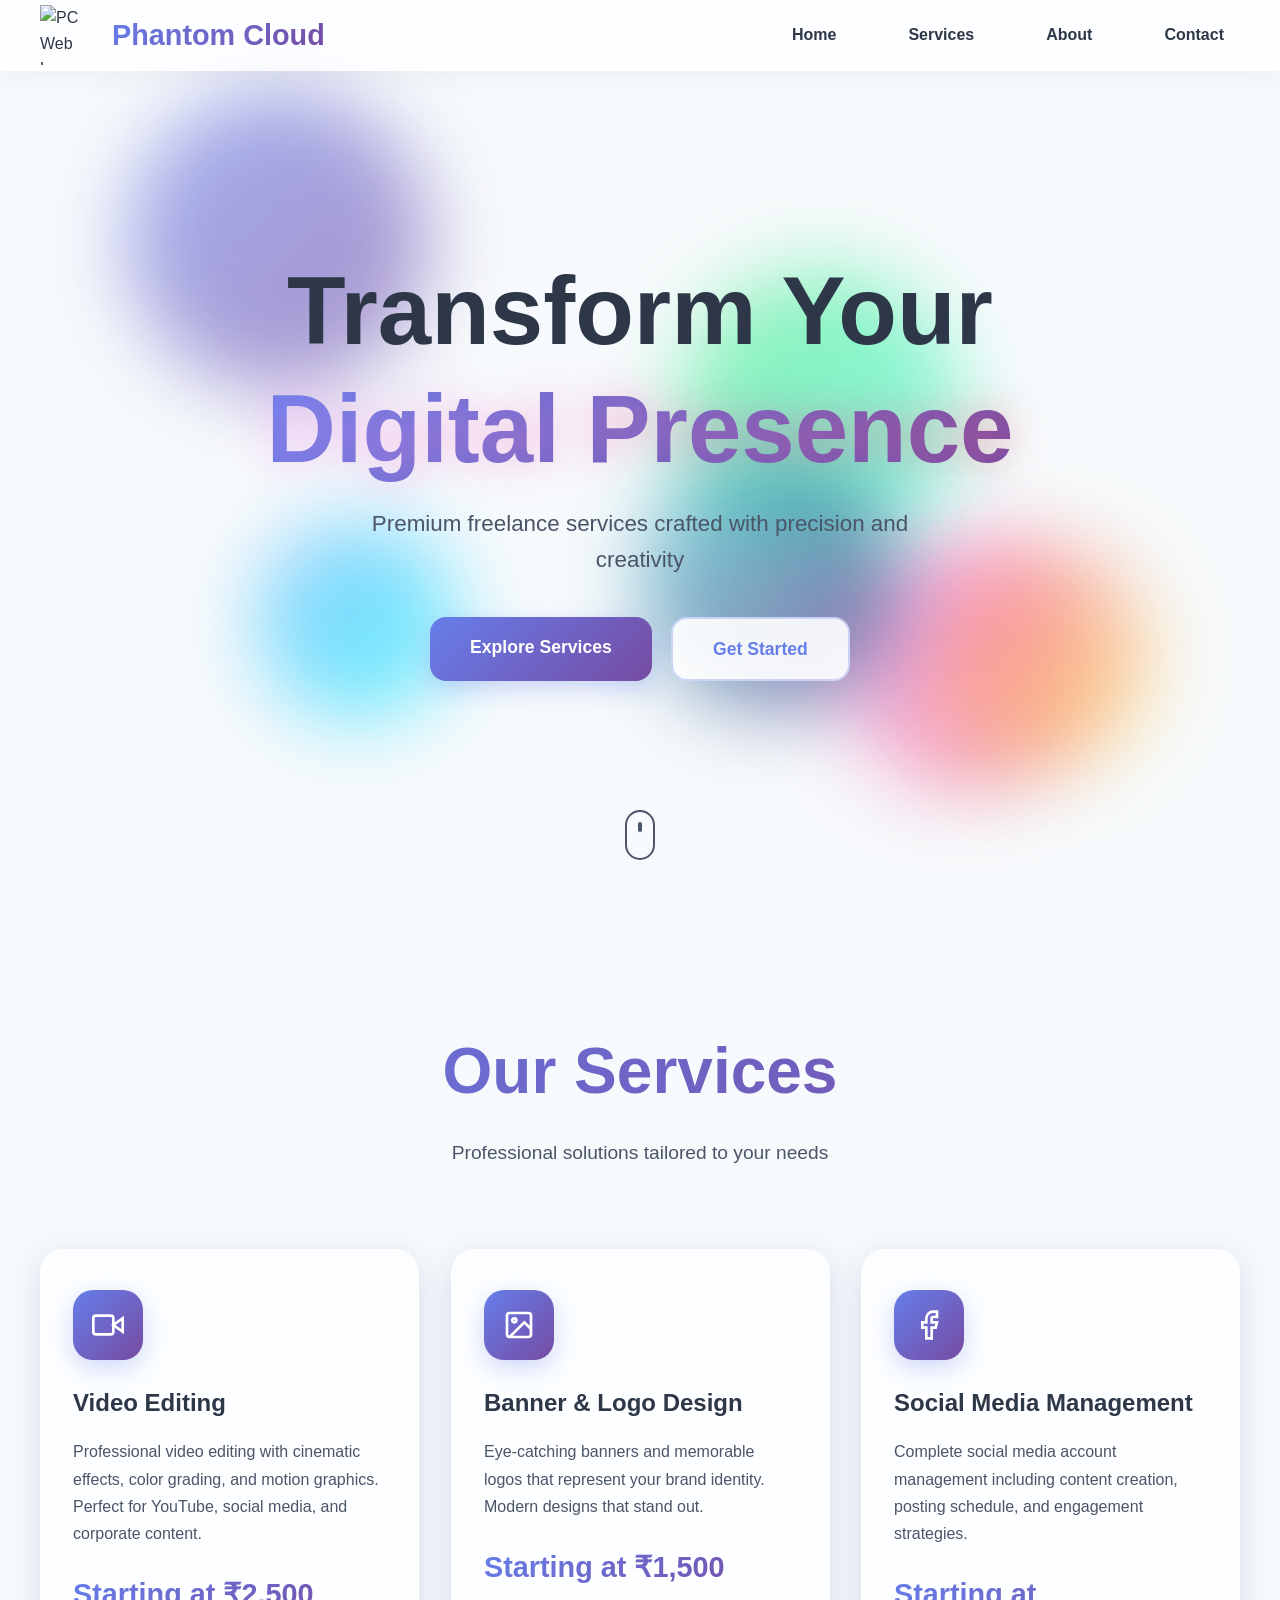
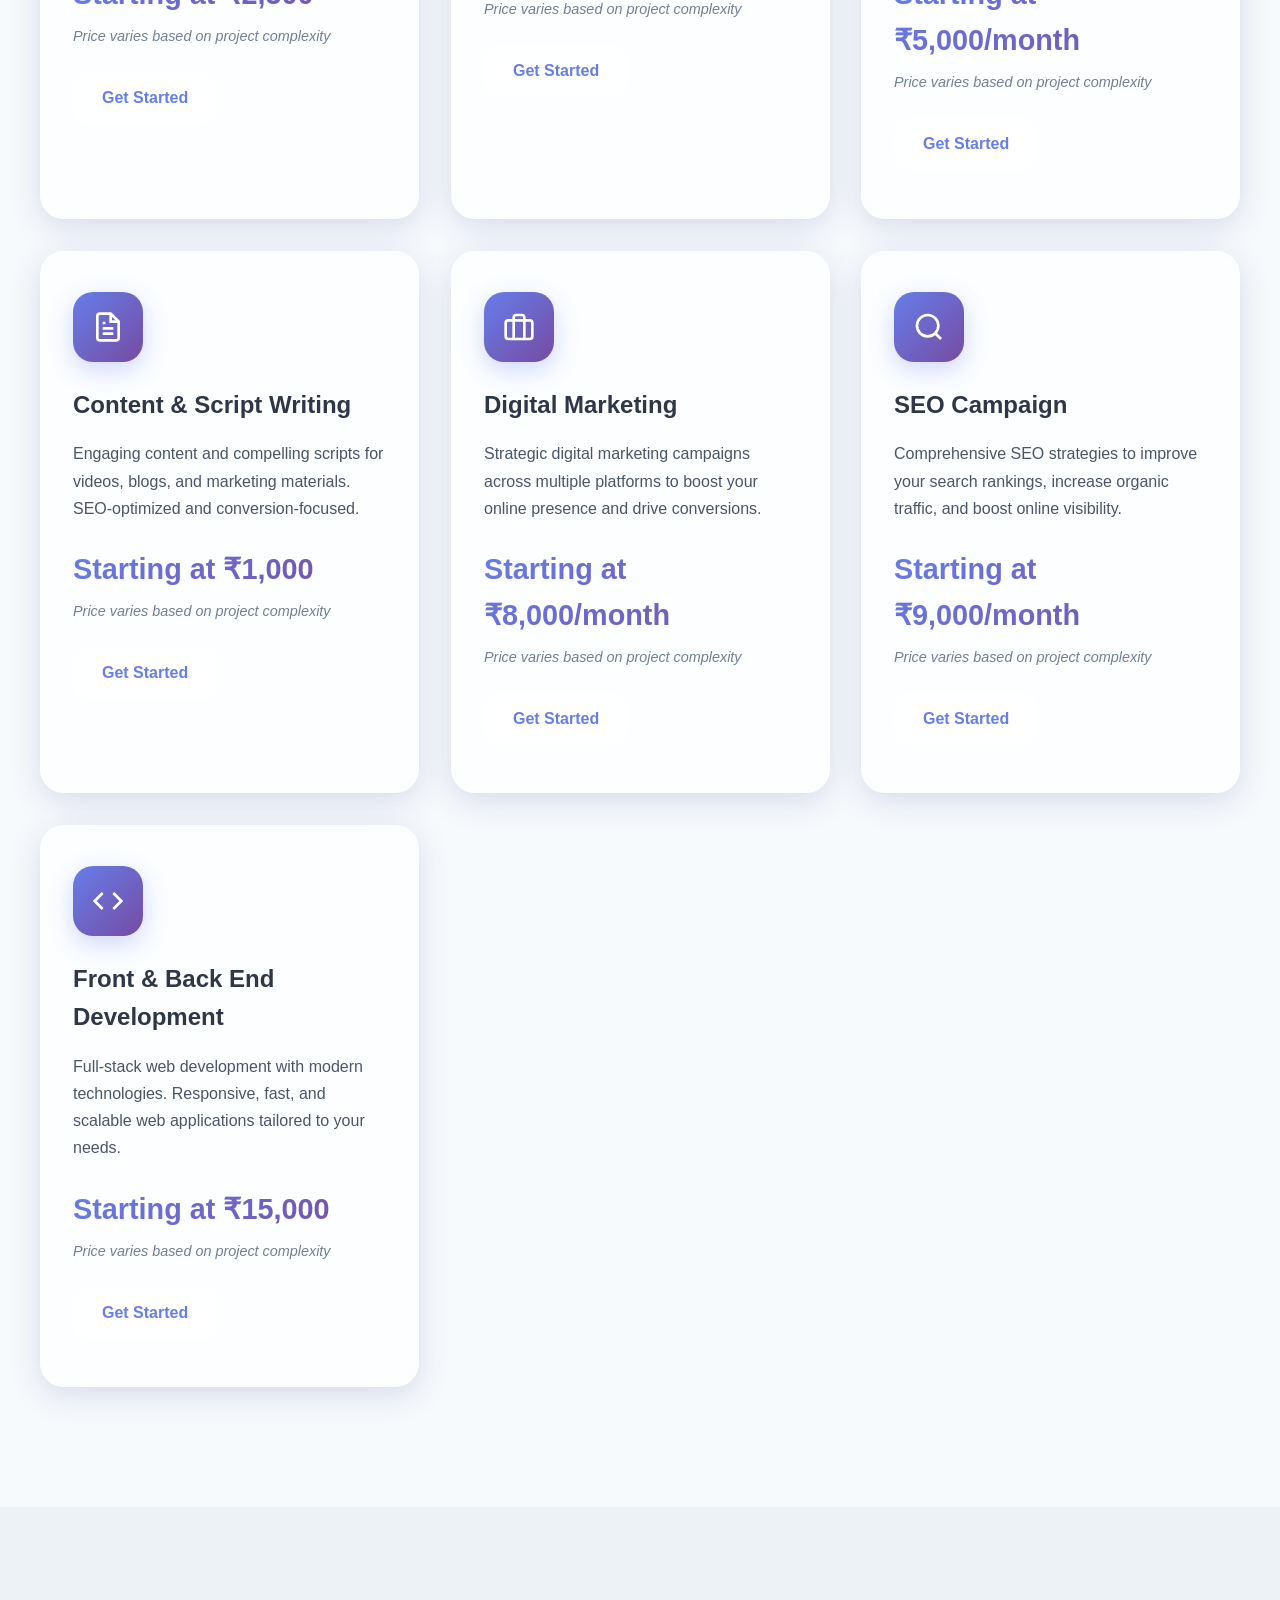
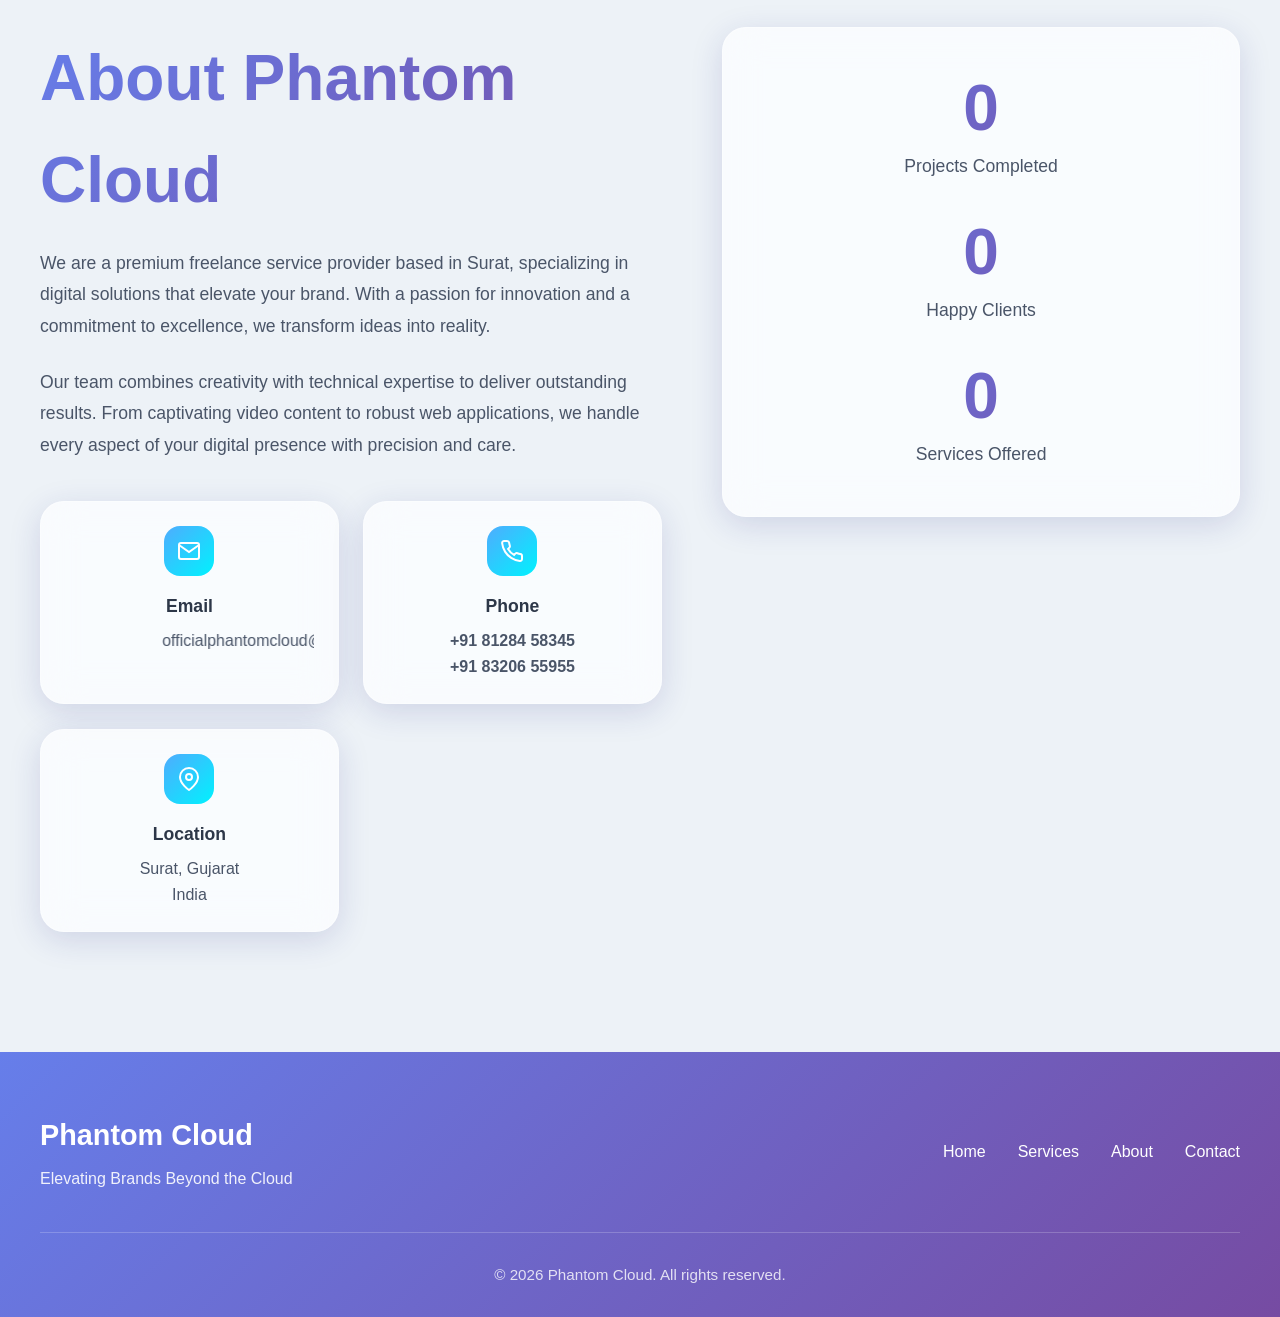
==== commit 6c882f1c: "fix: use root-relative paths for favicon tags to ensure crawler compatibility" ====
--- a/index.html
+++ b/index.html
@@ -15,14 +15,14 @@
     <link rel="canonical" href="https://phantomcloud.co.in/">
 
     <!-- Favicon & Touch Icons (Google Search & Mobile Compatible) -->
-    <link rel="icon" type="image/x-icon" href="favicon.ico">
-    <link rel="shortcut icon" type="image/x-icon" href="favicon.ico">
-    <link rel="icon" type="image/png" sizes="48x48" href="favicon-48x48.png">
-    <link rel="icon" type="image/png" sizes="96x96" href="favicon-96x96.png">
-    <link rel="icon" type="image/png" sizes="32x32" href="favicon-32x32.png">
-    <link rel="icon" type="image/png" sizes="16x16" href="favicon-16x16.png">
-    <link rel="apple-touch-icon" sizes="180x180" href="apple-touch-icon.png">
-    <link rel="manifest" href="site.webmanifest">
+    <link rel="icon" type="image/x-icon" href="/favicon.ico">
+    <link rel="shortcut icon" type="image/x-icon" href="/favicon.ico">
+    <link rel="icon" type="image/png" sizes="48x48" href="/favicon-48x48.png">
+    <link rel="icon" type="image/png" sizes="96x96" href="/favicon-96x96.png">
+    <link rel="icon" type="image/png" sizes="32x32" href="/favicon-32x32.png">
+    <link rel="icon" type="image/png" sizes="16x16" href="/favicon-16x16.png">
+    <link rel="apple-touch-icon" sizes="180x180" href="/apple-touch-icon.png">
+    <link rel="manifest" href="/site.webmanifest">
     <meta name="theme-color" content="#0a0a14">
 
     <!-- Open Graph / Facebook / WhatsApp / LinkedIn -->
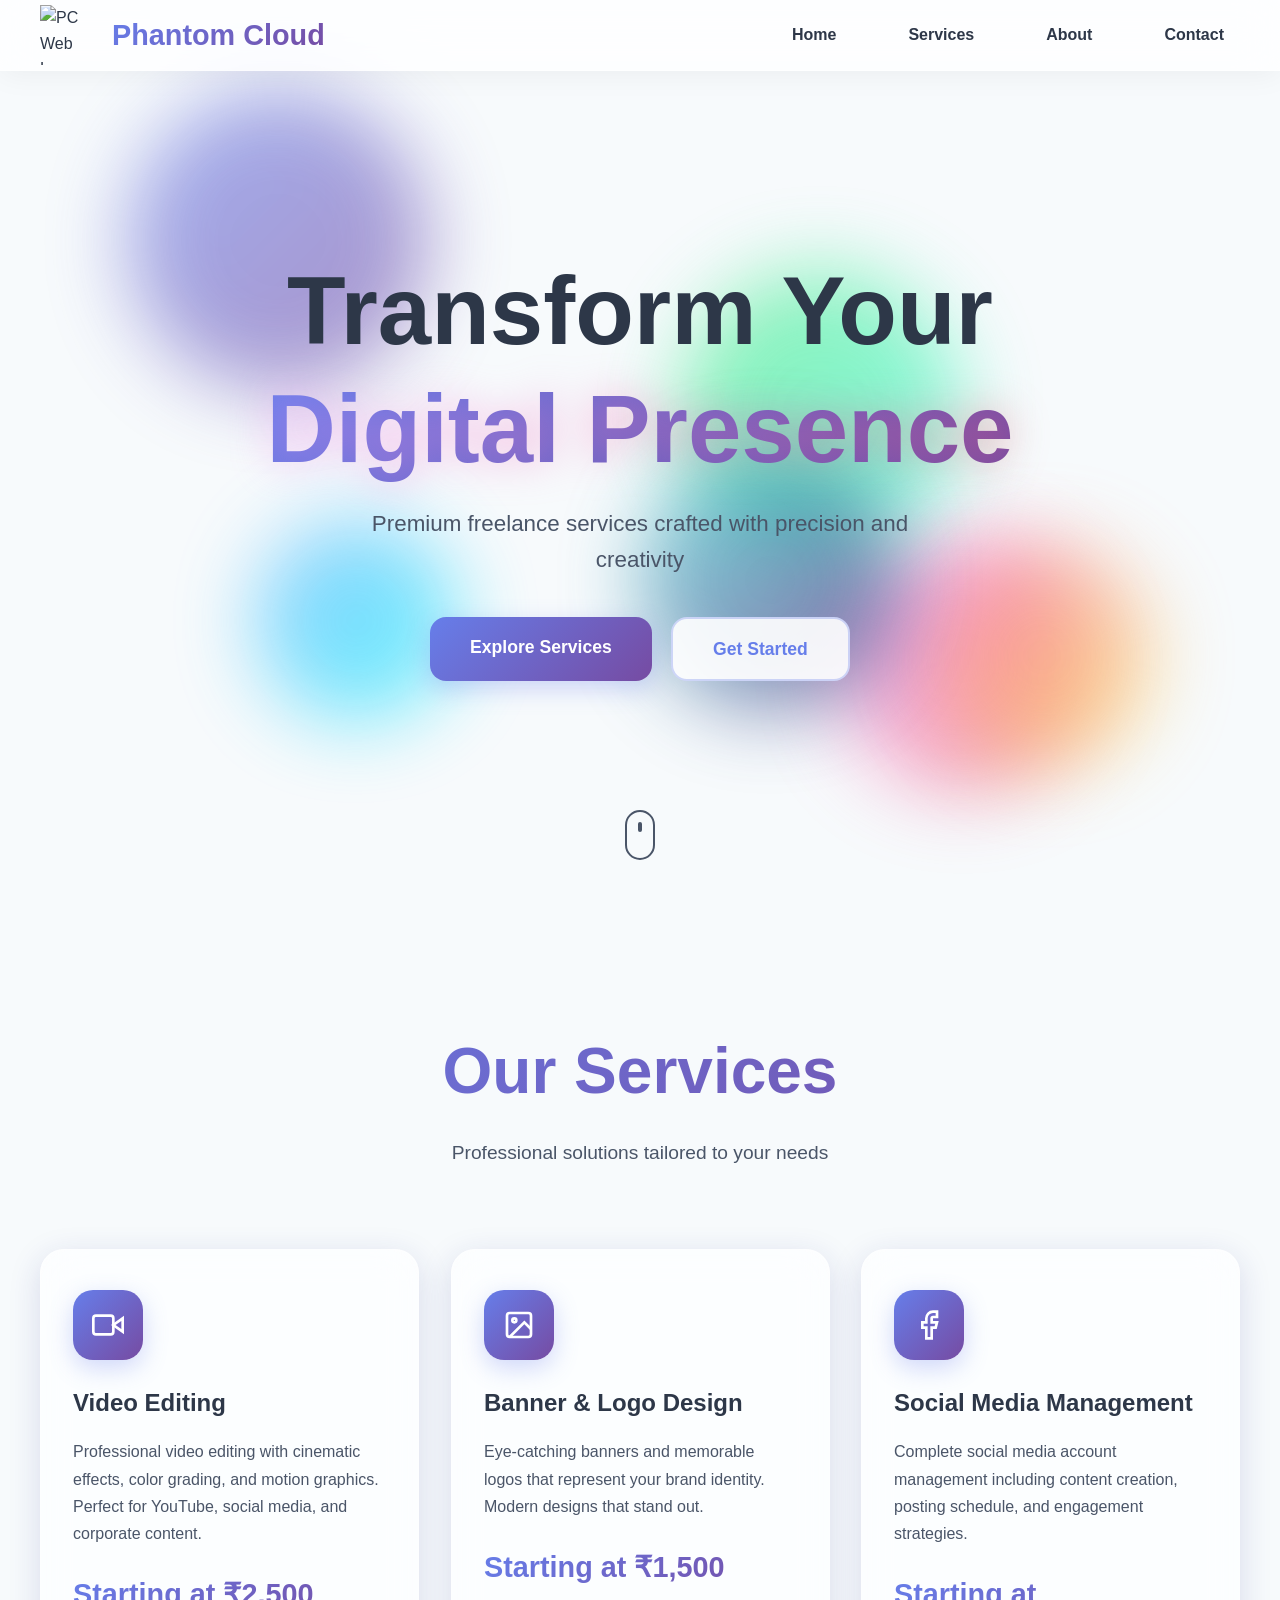
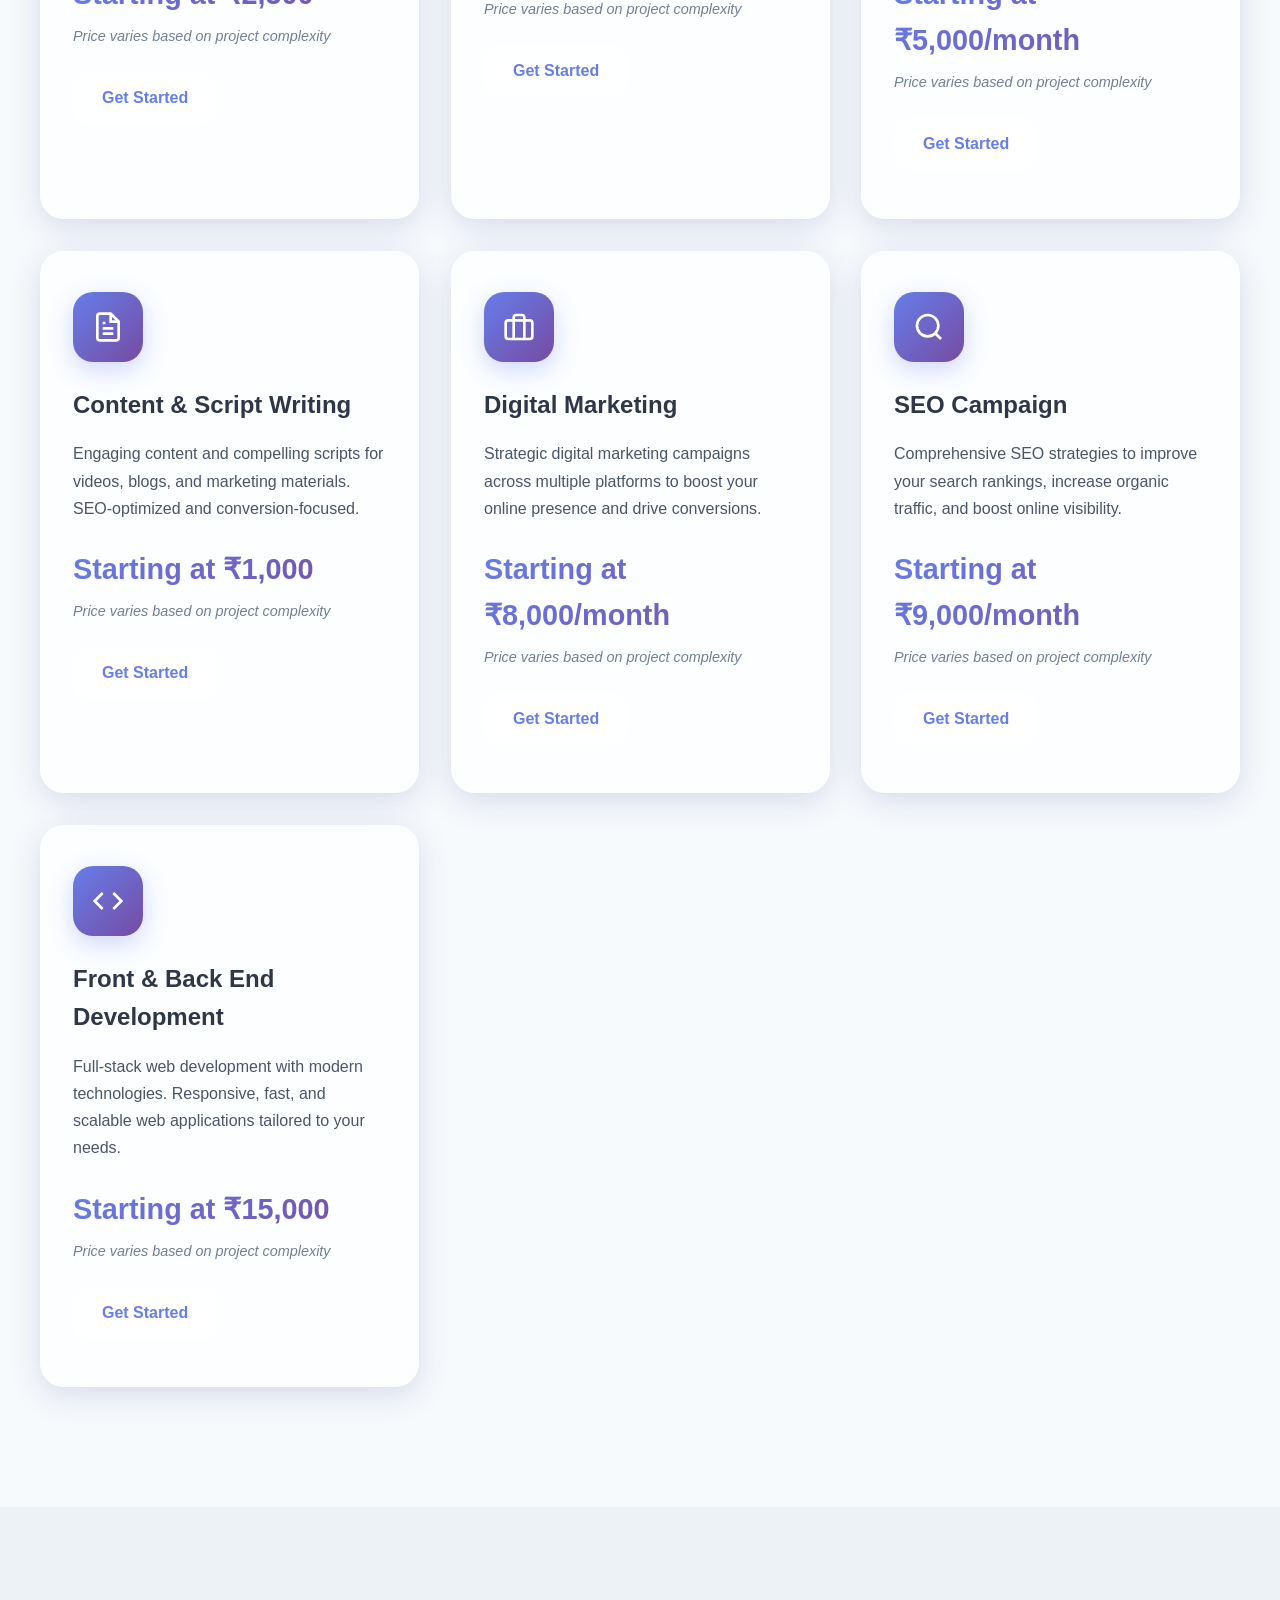
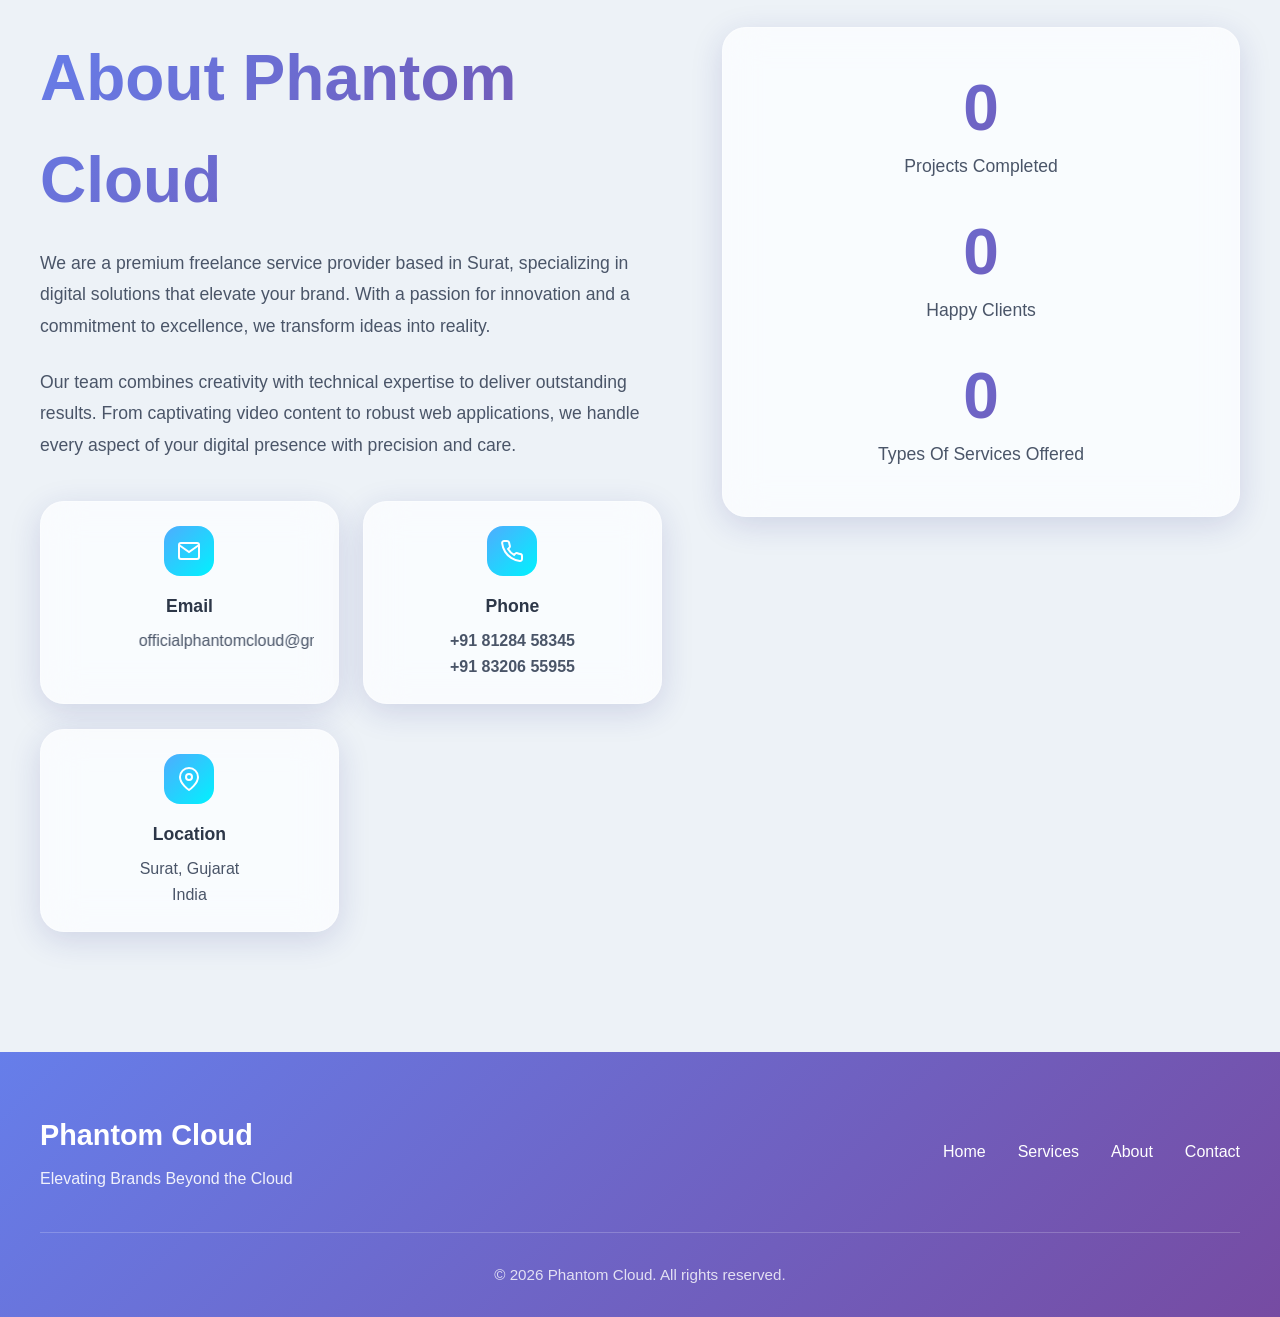
==== commit 7b42ad92: "Changed service offered section text" ====
--- a/index.html
+++ b/index.html
@@ -8,8 +8,10 @@
     <!-- Primary SEO Meta Tags -->
     <title>Phantom Cloud - Premium Freelance Services</title>
     <meta name="title" content="Phantom Cloud - Premium Freelance Services">
-    <meta name="description" content="Transform your digital presence with Phantom Cloud. We provide premium freelance services in video editing, web development, graphic design, and AI automation.">
-    <meta name="keywords" content="Phantom Cloud, freelance services, video editing, web development, graphic design, thumbnail design, digital marketing, SEO, Surat, India">
+    <meta name="description"
+        content="Transform your digital presence with Phantom Cloud. We provide premium freelance services in video editing, web development, graphic design, and AI automation.">
+    <meta name="keywords"
+        content="Phantom Cloud, freelance services, video editing, web development, graphic design, thumbnail design, digital marketing, SEO, Surat, India">
     <meta name="author" content="Phantom Cloud">
     <meta name="robots" content="index, follow, max-image-preview:large, max-snippet:-1, max-video-preview:-1">
     <link rel="canonical" href="https://phantomcloud.co.in/">
@@ -30,7 +32,8 @@
     <meta property="og:url" content="https://phantomcloud.co.in/">
     <meta property="og:site_name" content="Phantom Cloud">
     <meta property="og:title" content="Phantom Cloud - Premium Freelance Services">
-    <meta property="og:description" content="Transform your digital presence with Phantom Cloud. We provide premium freelance services in video editing, web development, graphic design, and AI automation.">
+    <meta property="og:description"
+        content="Transform your digital presence with Phantom Cloud. We provide premium freelance services in video editing, web development, graphic design, and AI automation.">
     <meta property="og:image" content="https://phantomcloud.co.in/og-image.png">
     <meta property="og:image:secure_url" content="https://phantomcloud.co.in/og-image.png">
     <meta property="og:image:type" content="image/png">
@@ -43,7 +46,8 @@
     <meta name="twitter:card" content="summary_large_image">
     <meta name="twitter:url" content="https://phantomcloud.co.in/">
     <meta name="twitter:title" content="Phantom Cloud - Premium Freelance Services">
-    <meta name="twitter:description" content="Transform your digital presence with Phantom Cloud. We provide premium freelance services in video editing, web development, graphic design, and AI automation.">
+    <meta name="twitter:description"
+        content="Transform your digital presence with Phantom Cloud. We provide premium freelance services in video editing, web development, graphic design, and AI automation.">
     <meta name="twitter:image" content="https://phantomcloud.co.in/og-image.png">
 
     <!-- Schema.org Structured Data (JSON-LD) -->
@@ -362,7 +366,7 @@
                     <div class="visual-card glass-card">
                         <div class="stats-container">
                             <div class="stat-item">
-                                <span class="stat-number" data-target="35">0</span>
+                                <span class="stat-number" data-target="30">0</span>
                                 <span class="stat-label">Projects Completed</span>
                             </div>
                             <div class="stat-item">
@@ -371,7 +375,7 @@
                             </div>
                             <div class="stat-item">
                                 <span class="stat-number" data-target="7">0</span>
-                                <span class="stat-label">Services Offered</span>
+                                <span class="stat-label">Types Of Services Offered</span>
                             </div>
                         </div>
                     </div>
